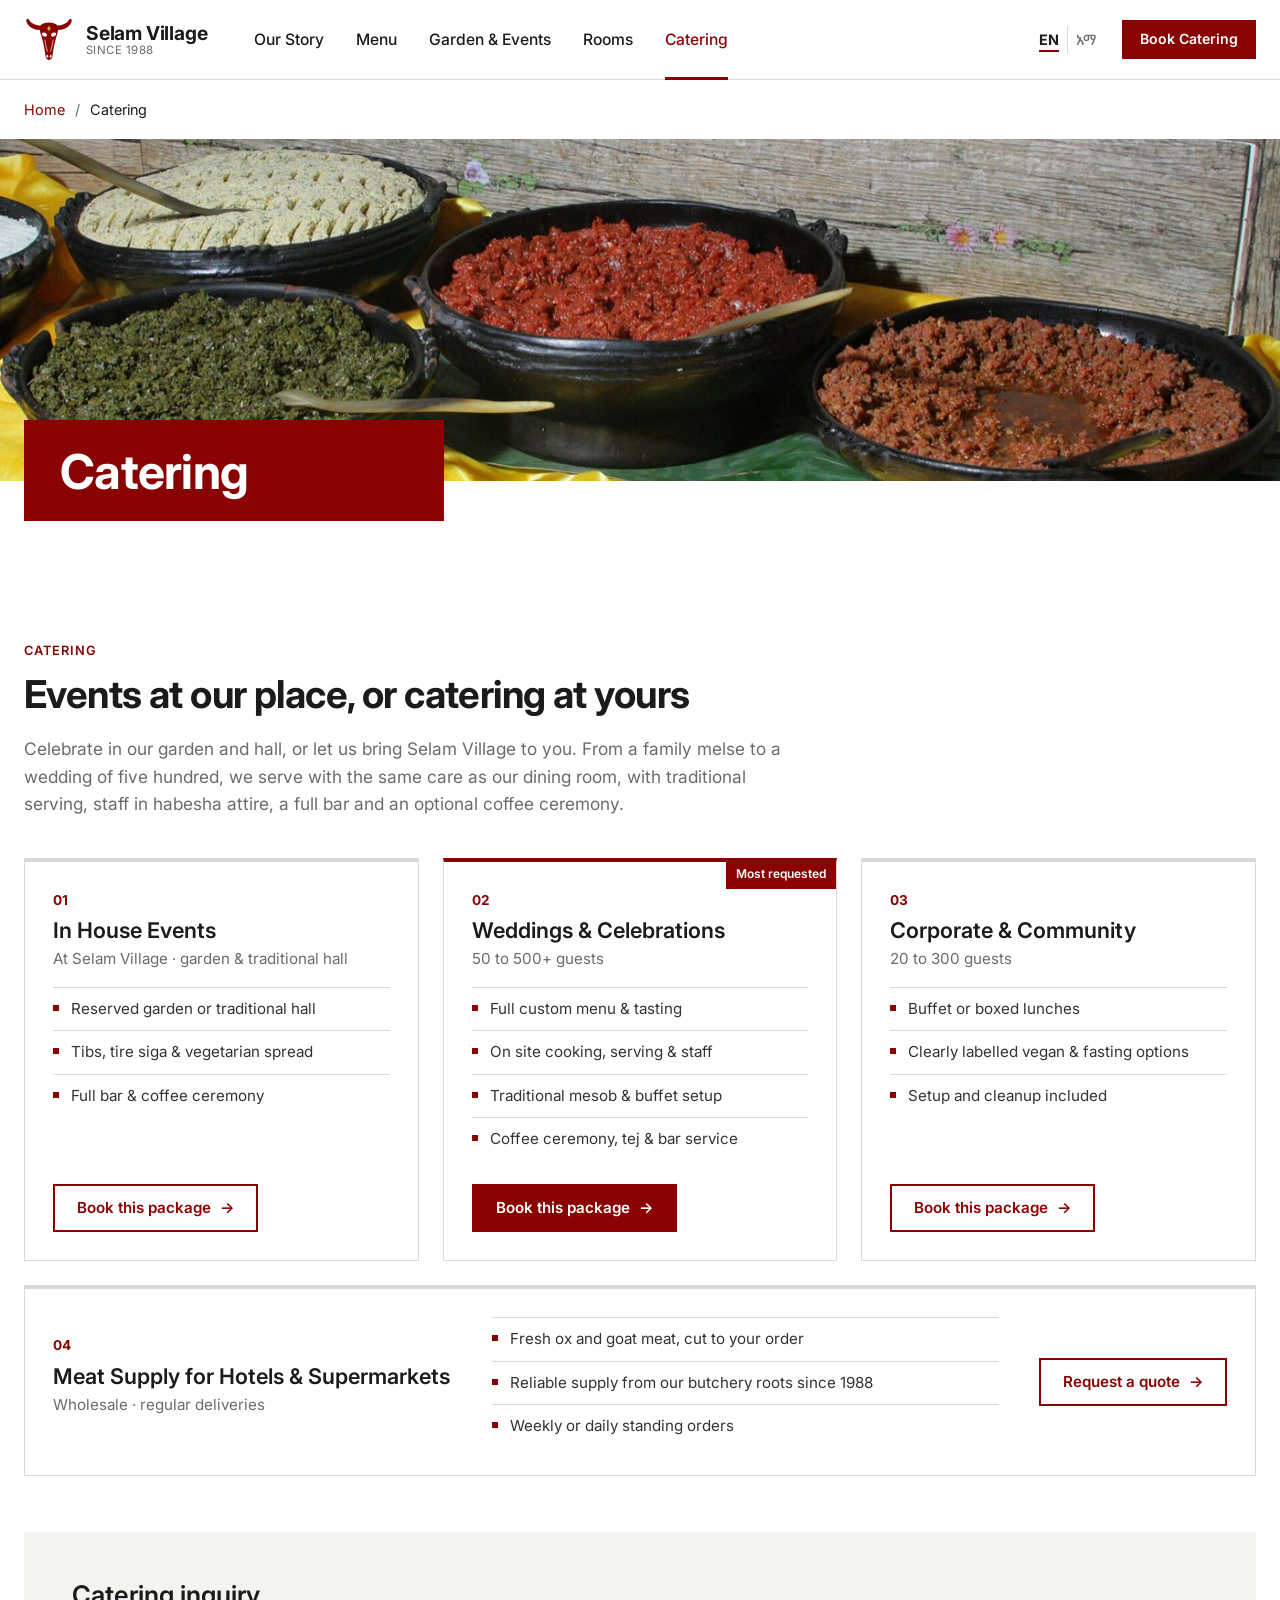
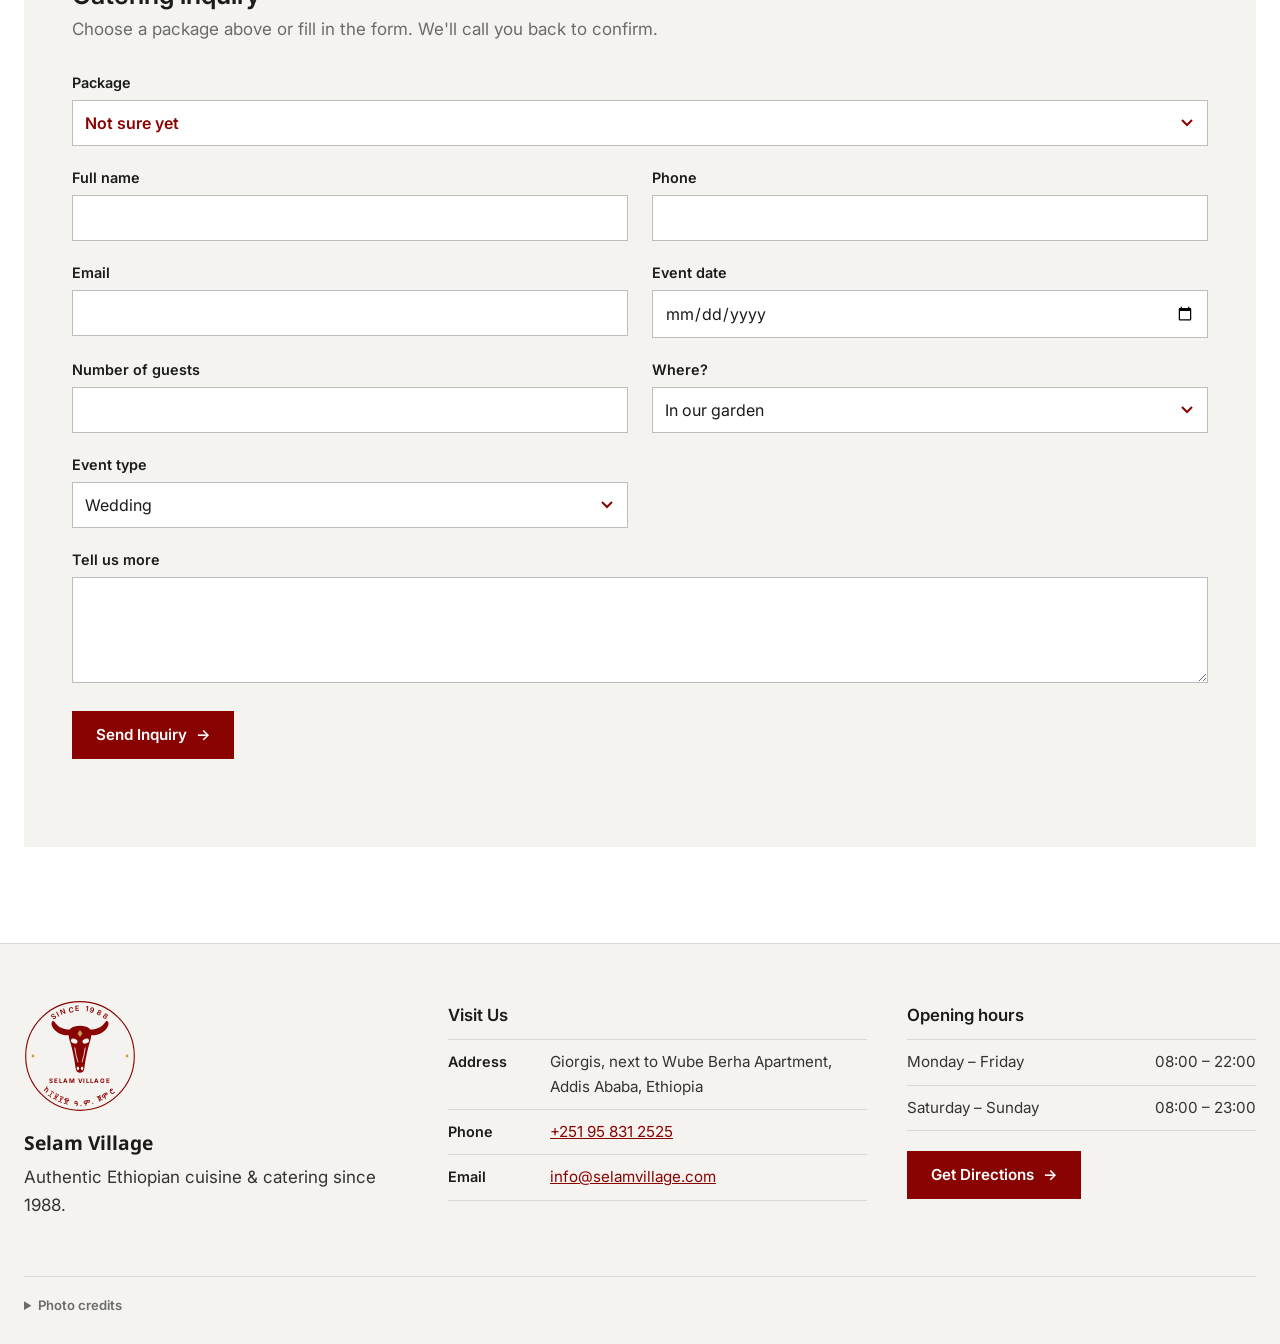
==== catering.html @ 0c266544 "Accent colour: blood red (#8a0303) instead of brown" ====
<!doctype html>
<html lang="en">
<head>
  <meta charset="utf-8">
  <meta name="viewport" content="width=device-width, initial-scale=1">
  <title>Catering · Selam Village</title>
  <meta name="description" content="Selam Village, authentic Ethiopian cuisine, dine-in and full-service catering since 1988. Tire siga, ox &amp; goat tibs, dulet, vegetarian dishes, a full bar, a big garden and in-house events in Giorgis, Addis Ababa.">
  <link rel="preconnect" href="https://fonts.googleapis.com">
  <link rel="preconnect" href="https://fonts.gstatic.com" crossorigin>
  <link href="https://fonts.googleapis.com/css2?family=Inter:wght@400;500;600;700&family=Noto+Sans+Ethiopic:wght@400;500;600;700&display=swap" rel="stylesheet">
  <link rel="stylesheet" href="styles.css?v=202611250931">
  <link rel="icon" href="images/logo-mark.svg?v=202611250931" type="image/svg+xml">
</head>
<body class="page-catering">
<svg width="0" height="0" style="position:absolute" aria-hidden="true">
  <defs>
    <mask id="oxHoles" maskUnits="userSpaceOnUse" x="0" y="0" width="120" height="110">
      <rect width="120" height="110" fill="#fff"/>
      <ellipse cx="49" cy="42" rx="6.5" ry="4.5" transform="rotate(22 49 42)" fill="#000"/>
      <ellipse cx="71" cy="42" rx="6.5" ry="4.5" transform="rotate(-22 71 42)" fill="#000"/>
      <ellipse cx="56" cy="94" rx="2.2" ry="3.6" fill="#000"/>
      <ellipse cx="64" cy="94" rx="2.2" ry="3.6" fill="#000"/>
      <path d="M50 55q2 15 6 27M70 55q-2 15-6 27" stroke="#000" stroke-width="1.6" fill="none" stroke-linecap="round"/>
    </mask>
    <symbol id="ox" viewBox="0 0 120 110">
      <g mask="url(#oxHoles)" fill="currentColor">
        <path d="M45 30C30 33 13 28 6 12 4 6 8 1 11.5 5.5 18 16 30 21 47 20z"/>
        <path d="M75 30C90 33 107 28 114 12 116 6 112 1 108.5 5.5 102 16 90 21 73 20z"/>
        <path d="M42 18c8-7 28-7 36 0 6 6 4 18 0 28-4 14-8 34-10 50-2 9-14 9-16 0-2-16-6-36-10-50-4-10-6-22 0-28z"/>
      </g>
      <path d="M60 21l4.5 6.5L60 34l-4.5-6.5z" fill="#c9a14a"/>
    </symbol>
  </defs>
</svg>

<!-- ============ NAV ============ -->
<header class="nav" id="nav">
  <a href="index.html" class="brand">
    <svg class="brand-skull" aria-hidden="true"><use href="#ox"/></svg>
    <span class="brand-text">
      <span class="brand-name"><span class="lang-en">Selam Village</span><span class="lang-am">ሰላም ቪሌጅ</span></span>
      <span class="brand-sub"><span class="lang-en">Since 1988</span><span class="lang-am">ከ፲፱፻፹ ዓ.ም. ጀምሮ</span></span>
    </span>
  </a>
  <nav class="nav-links" id="navLinks">
    <a href="story.html" data-i18n="nav.story">Our Story</a>
    <a href="menu.html" data-i18n="nav.menu">Menu</a>
    <a href="garden.html" data-i18n="nav.dining">Garden & Events</a>
    <a href="rooms.html" data-i18n="nav.rooms">Rooms</a>
    <a href="catering.html" data-i18n="nav.catering" aria-current="page">Catering</a>
  </nav>
  <div class="nav-actions">
    <div class="lang-toggle" role="group" aria-label="Language">
      <button type="button" data-lang="en" class="active">EN</button>
      <button type="button" data-lang="am">አማ</button>
    </div>
    <a href="catering.html#inquire" class="btn btn-small" data-i18n="nav.book">Book Catering</a>
    <button class="burger" id="burger" aria-label="Menu"><span></span><span></span></button>
  </div>
</header>

<main id="top">

<nav class="crumbs container" aria-label="Breadcrumb"><a href="index.html" data-i18n="nav.home">Home</a><span aria-hidden="true">/</span><span data-i18n="nav.catering">Catering</span></nav>
<section class="page-hero" style="--img:url('images/photos/catering-buffet.jpg')">
  <div class="container page-hero-inner">
    <div class="page-hero-box">
      <h1 data-i18n="nav.catering">Catering</h1>
    </div>
  </div>
</section>
<!-- ============ CATERING ============ -->
<section class="section catering" id="catering">
  <div class="container">
    <div class="section-head light reveal">
      <p class="eyebrow" data-i18n="cat.eyebrow">Catering</p>
      <h2 data-i18n="cat.title">Events at our place, or catering at yours</h2>
      <p class="section-lead" data-i18n="cat.lead">Celebrate in our garden and hall, or let us bring Selam Village to you. From a family melse to a wedding of five hundred, we serve with the same care as our dining room, with traditional serving, staff in habesha attire, a full bar and an optional coffee ceremony.</p>
    </div>


    <div class="packages">
      <article tabindex="0" role="button" data-pkg="inhouse" class="pkg reveal">
        <span class="pkg-num">01</span>
        <h3 data-i18n="pkg.1t">In House Events</h3>
        <p class="pkg-guests" data-i18n="pkg.1g">At Selam Village · garden & traditional hall</p>
        <ul>
          <li data-i18n="pkg.1a">Reserved garden or traditional hall</li>
          <li data-i18n="pkg.1b">Tibs, tire siga & vegetarian spread</li>
          <li data-i18n="pkg.1c">Full bar & coffee ceremony</li>
        </ul>
        <span class="btn pkg-cta" data-i18n="pkg.cta">Book this package</span>
      </article>
      <article tabindex="0" role="button" data-pkg="wedding" class="pkg featured reveal">
        <span class="pkg-ribbon" data-i18n="pkg.popular">Most requested</span>
        <span class="pkg-num">02</span>
        <h3 data-i18n="pkg.2t">Weddings & Celebrations</h3>
        <p class="pkg-guests" data-i18n="pkg.2g">50 to 500+ guests</p>
        <ul>
          <li data-i18n="pkg.2a">Full custom menu & tasting</li>
          <li data-i18n="pkg.2b">On site cooking, serving & staff</li>
          <li data-i18n="pkg.2c">Traditional mesob & buffet setup</li>
          <li data-i18n="pkg.2d">Coffee ceremony, tej & bar service</li>
        </ul>
        <span class="btn pkg-cta" data-i18n="pkg.cta">Book this package</span>
      </article>
      <article tabindex="0" role="button" data-pkg="corporate" class="pkg reveal">
        <span class="pkg-num">03</span>
        <h3 data-i18n="pkg.3t">Corporate & Community</h3>
        <p class="pkg-guests" data-i18n="pkg.3g">20 to 300 guests</p>
        <ul>
          <li data-i18n="pkg.3a">Buffet or boxed lunches</li>
          <li data-i18n="pkg.3b">Clearly labelled vegan & fasting options</li>
          <li data-i18n="pkg.3c">Setup and cleanup included</li>
        </ul>
        <span class="btn pkg-cta" data-i18n="pkg.cta">Book this package</span>
      </article>
      <article tabindex="0" role="button" data-pkg="meat" class="pkg pkg-wide reveal">
        <div>
          <span class="pkg-num">04</span>
          <h3 data-i18n="pkg.4t">Meat Supply for Hotels &amp; Supermarkets</h3>
          <p class="pkg-guests" data-i18n="pkg.4g">Wholesale · regular deliveries</p>
        </div>
        <ul>
          <li data-i18n="pkg.4a">Fresh ox and goat meat, cut to your order</li>
          <li data-i18n="pkg.4b">Reliable supply from our butchery roots since 1988</li>
          <li data-i18n="pkg.4c">Weekly or daily standing orders</li>
        </ul>
        <span class="btn pkg-cta" data-i18n="pkg.4cta">Request a quote</span>
      </article>
    </div>

    <form class="inquiry booking-form reveal" id="inquire" data-subject="Catering booking" data-subject-fields="pkg,date" novalidate>
      <h3 data-i18n="form.title">Catering inquiry</h3>
      <p class="form-intro" data-i18n="form.intro">Choose a package above or fill in the form. We'll call you back to confirm.</p>
      <div class="form-grid">
        <label class="full pkg-field"><span data-i18n="form.pkg">Package</span>
          <select name="pkg" id="pkgSelect">
            <option value="inhouse" data-i18n="opt.pkg.inhouse">In House Event (at Selam Village)</option>
            <option value="wedding" data-i18n="opt.pkg.wedding">Wedding &amp; Celebration</option>
            <option value="corporate" data-i18n="opt.pkg.corporate">Corporate &amp; Community</option>
            <option value="meat" data-i18n="opt.pkg.meat">Meat supply (hotels &amp; supermarkets)</option>
            <option value="unsure" data-i18n="opt.pkg.unsure" selected>Not sure yet</option>
          </select>
        </label>
        <label><span data-i18n="form.name">Full name</span><input name="name" required autocomplete="name"></label>
        <label><span data-i18n="form.phone">Phone</span><input name="phone" type="tel" required autocomplete="tel"></label>
        <label><span data-i18n="form.email">Email</span><input name="email" type="email" autocomplete="email"></label>
        <label><span data-i18n="form.date">Event date</span><input name="date" type="date" required></label>
        <label><span data-i18n="form.guests">Number of guests</span><input name="guests" type="number" min="1" required></label>
        <label><span data-i18n="form.where">Where?</span>
          <select name="where">
            <option value="garden" data-i18n="opt.garden">In our garden</option>
            <option value="hall" data-i18n="opt.hall">In our traditional hall</option>
            <option value="there" data-i18n="opt.there">Catering at my venue</option>
          </select>
        </label>
        <label><span data-i18n="form.type">Event type</span>
          <select name="type">
            <option value="wedding" data-i18n="opt.wedding">Wedding</option>
            <option value="family" data-i18n="opt.family">Birthday / family gathering</option>
            <option value="graduation" data-i18n="opt.grad">Graduation</option>
            <option value="holiday" data-i18n="opt.holiday">Holiday (Genna, Fasika, Meskel…)</option>
            <option value="corporate" data-i18n="opt.corporate">Corporate</option>
            <option value="other" data-i18n="opt.other">Other</option>
          </select>
        </label>
        <label class="full"><span data-i18n="form.msg">Tell us more</span><textarea name="msg" rows="4"></textarea></label>
      </div>
      <input type="text" name="website" class="hp" tabindex="-1" autocomplete="off" aria-hidden="true">
      <button class="btn" type="submit" data-i18n="form.submit">Send Inquiry</button>
      <p class="form-status" id="formStatus" role="status"></p>
    </form>
  </div>
</section>

</main>

<!-- ============ FOOTER ============ -->
<footer class="footer">
  <div class="container footer-inner">
    <div class="footer-brand">
      <svg class="footer-emblem" viewBox="0 0 200 200" role="img" aria-label="Selam Village, since 1988 · ከ፲፱፻፹ ዓ.ም. ጀምሮ">
        <defs>
          <path id="footer-emblem-top" d="M20,100 A80,80 0 0,1 180,100"/>
          <path id="footer-emblem-bot" d="M11,100 A89,89 0 0,0 189,100"/>
        </defs>
        <circle cx="100" cy="100" r="97" fill="none" stroke="currentColor" stroke-width="2"/>
        <text class="emb-t"><textPath href="#footer-emblem-top" startOffset="50%" text-anchor="middle">SINCE 1988</textPath></text>
        <text class="emb-t emb-am"><textPath href="#footer-emblem-bot" startOffset="50%" text-anchor="middle">ከ፲፱፻፹ ዓ.ም. ጀምሮ</textPath></text>
        <circle cx="16" cy="100" r="2.5" fill="#c9a14a"/><circle cx="184" cy="100" r="2.5" fill="#c9a14a"/>
        <use href="#ox" x="44" y="34" width="112" height="103"/>
        <text class="emb-name" x="100" y="149" text-anchor="middle">SELAM VILLAGE</text>
      </svg>
      <p class="footer-name"><span class="lang-en">Selam Village</span><span class="lang-am">ሰላም ቪሌጅ</span></p>
      <p data-i18n="footer.tag">Authentic Ethiopian cuisine & catering since 1988.</p>
    </div>
    <div class="footer-col footer-visit">
      <h3 data-i18n="contact.eyebrow">Visit Us</h3>
      <dl class="info">
        <div><dt data-i18n="contact.addr">Address</dt><dd data-i18n="contact.addrV">Giorgis, next to Wube Berha Apartment, Addis Ababa, Ethiopia</dd></div>
        <div><dt data-i18n="contact.phone">Phone</dt><dd><a href="tel:+251958312525">+251 95 831 2525</a></dd></div>
        <div><dt data-i18n="contact.email">Email</dt><dd><a href="mailto:info@selamvillage.com">info@selamvillage.com</a></dd></div>
      </dl>
    </div>
    <div class="footer-col footer-hours">
      <h3 data-i18n="hours.title">Opening hours</h3>
      <ul class="hours">
        <li><span data-i18n="hours.wk">Monday – Friday</span><span data-i18n="hours.t1">08:00 – 22:00</span></li>
        <li><span data-i18n="hours.sat">Saturday – Sunday</span><span data-i18n="hours.t2">08:00 – 23:00</span></li>
      </ul>
      <a class="btn" target="_blank" rel="noopener" href="https://maps.app.goo.gl/ej9dbjs5g9aEZ6Nj7" data-i18n="contact.directions">Get Directions</a>
    </div>
    <details class="credits">
      <summary data-i18n="gal.credits">Photo credits</summary>
      <ul>
        <li>Tere siga, raw beef dish, Ethiopia 2014, Neftalem, <a href="https://commons.wikimedia.org/wiki/File:Tere_siga_-_raw_beef_dish,_Ethiopia_2014.jpg" target="_blank" rel="noopener">CC BY-SA 4.0</a>, via Wikimedia Commons</li>
        <li>Tibs in Yod Abyssinia, Jean Rebiffé, <a href="https://commons.wikimedia.org/wiki/File:Tibs_in_Yod_Abyssinia.jpg" target="_blank" rel="noopener">CC BY-SA 4.0</a>, via Wikimedia Commons</li>
        <li>Mutton tibs and injera, ShanaliCT, <a href="https://commons.wikimedia.org/wiki/File:Mutton_tibs_and_injera.jpg" target="_blank" rel="noopener">CC BY 4.0</a>, via Wikimedia Commons</li>
        <li>Beyaynetu ethiopian food, Yonatan Solomon, <a href="https://commons.wikimedia.org/wiki/File:Beyaynetu_ethiopian_food.jpg" target="_blank" rel="noopener">CC BY-SA 4.0</a>, via Wikimedia Commons</li>
        <li>Ethiopian vegetarian sampler, Sdkb, <a href="https://commons.wikimedia.org/wiki/File:Ethiopian_vegetarian_sampler.jpg" target="_blank" rel="noopener">CC BY-SA 4.0</a>, via Wikimedia Commons</li>
        <li>Ethiopian fasting platter, Jbinthecity, <a href="https://commons.wikimedia.org/wiki/File:Ethiopian_fasting_platter.jpg" target="_blank" rel="noopener">CC0</a>, via Wikimedia Commons</li>
        <li>Coffee ceremony of Ethiopia and Eritrea 1, ProtoplasmaKid, <a href="https://commons.wikimedia.org/wiki/File:Coffee_ceremony_of_Ethiopia_and_Eritrea_1.jpg" target="_blank" rel="noopener">CC BY-SA 4.0</a>, via Wikimedia Commons</li>
        <li>Jebena, O.Mustafin, <a href="https://commons.wikimedia.org/wiki/File:Jebena.jpg" target="_blank" rel="noopener">CC0</a>, via Wikimedia Commons</li>
        <li>Tej (Ethiopian honey wine) (27241999346), cotterillmike, <a href="https://commons.wikimedia.org/wiki/File:Tej_(Ethiopian_honey_wine)_(27241999346).jpg" target="_blank" rel="noopener">CC0</a>, via Wikimedia Commons</li>
        <li>Kitfo (ክትፎ), Vipon8, <a href="https://commons.wikimedia.org/wiki/File:Kitfo_(%E1%8A%AD%E1%89%B5%E1%8D%8E).jpg" target="_blank" rel="noopener">CC0</a>, via Wikimedia Commons</li>
        <li>Ethiopian and Eritrean Mesob, Betselot Yergalem, <a href="https://commons.wikimedia.org/wiki/File:Ethiopian_and_Eritrean_Mesob.jpg" target="_blank" rel="noopener">CC BY-SA 4.0</a>, via Wikimedia Commons</li>
        <li>Ethiopia most popular food, Yjohny, <a href="https://commons.wikimedia.org/wiki/File:Ethiopia_most_popular_food.JPG" target="_blank" rel="noopener">CC BY-SA 4.0</a>, via Wikimedia Commons</li>
        <li>Siga Tibs, Khajitdadddy, <a href="https://commons.wikimedia.org/wiki/File:Siga_Tibs.jpg" target="_blank" rel="noopener">CC BY-SA 4.0</a>, via Wikimedia Commons</li>
        <li>Elegant banquet setup for wedding reception, Shixart1985, <a href="https://commons.wikimedia.org/wiki/File:Elegant_banquet_setup_for_wedding_reception_with_beautifully_arranged_tables_in_soft_lighting.jpg" target="_blank" rel="noopener">CC BY 2.0</a>, via Wikimedia Commons</li>
        <li>Interior, Traditional Harari Home, A. Davey, <a href="https://commons.wikimedia.org/wiki/File:Interior,_Traditional_Harari_Home_(2775764645).jpg" target="_blank" rel="noopener">CC BY 2.0</a>, via Wikimedia Commons</li>
        <li>Addis Abeba Cuisine éthiopienne (7), Ji-Elle, <a href="https://commons.wikimedia.org/wiki/File:Addis-Abeba-Cuisine_%C3%A9thiopienne_(7).jpg" target="_blank" rel="noopener">CC BY-SA 3.0</a>, via Wikimedia Commons</li>
        <li>A Glass of Whiskey on the Rocks, Benjamin Thompson, <a href="https://commons.wikimedia.org/wiki/File:A_Glass_of_Whiskey_on_the_Rocks.jpg" target="_blank" rel="noopener">CC BY 3.0</a>, via Wikimedia Commons</li>
        <li>Red and white wine in glass, André Karwath, <a href="https://commons.wikimedia.org/wiki/File:Red_and_white_wine_in_glass.jpg" target="_blank" rel="noopener">CC BY-SA 2.5</a>, via Wikimedia Commons</li>
        <li>Ethiopian beer, Flickr, Dave Proffer (5), Dave Proffer, <a href="https://commons.wikimedia.org/wiki/File:Ethiopian_beer_-_Flickr_-_Dave_Proffer_(5).jpg" target="_blank" rel="noopener">CC BY 2.0</a>, via Wikimedia Commons</li>
      </ul>
    </details>
  </div>
</footer>

<script src="i18n.js?v=202611250931"></script>
<script src="script.js?v=202611250931"></script>
</body>
</html>
---- styles.css ----
/* ==========================================================================
   Selam Village — Swiss / institutional layout
   Clean white grid, one sans-serif family, one accent colour, square corners.
   ========================================================================== */
:root {
  --accent: #8a0303;      /* Selam blood red, the single accent */
  --accent-2: #6b0202;
  --accent-tint: #f7e8e8;
  --ink: #1b1b1b;
  --text: #333;
  --muted: #6b6b6b;
  --line: #d9d9d9;
  --band: #f5f3f0;        /* light warm grey band */
  --white: #fff;
  --max: 1280px;
  --font: "Inter", "Noto Sans Ethiopic", system-ui, -apple-system, "Segoe UI", sans-serif;
  --font-am: "Noto Sans Ethiopic", "Inter", system-ui, sans-serif;
}
html[lang="am"] { --font: var(--font-am); }

*, *::before, *::after { box-sizing: border-box; }
html { scroll-behavior: smooth; scroll-padding-top: 96px; }
body {
  margin: 0; background: var(--white); color: var(--text);
  font: 400 17px/1.6 var(--font);
  -webkit-font-smoothing: antialiased; overflow-x: hidden;
}
img, svg { display: block; max-width: 100%; }
a { color: inherit; }
h1, h2, h3 { color: var(--ink); font-family: var(--font); font-weight: 700; line-height: 1.15; letter-spacing: -0.015em; margin: 0 0 .5em; }
h1 { font-size: clamp(2.2rem, 4.6vw, 3.6rem); }
h2 { font-size: clamp(1.7rem, 3vw, 2.4rem); }
h3 { font-size: 1.2rem; font-weight: 600; letter-spacing: 0; }
html[lang="am"] h1, html[lang="am"] h2 { letter-spacing: 0; line-height: 1.3; }
p { margin: 0 0 1em; }
.container { width: min(var(--max), 100% - 48px); margin-inline: auto; }
.section { padding: clamp(56px, 8vw, 96px) 0; }

.eyebrow {
  font-size: .8rem; font-weight: 600; letter-spacing: .08em; text-transform: uppercase;
  color: var(--accent); margin-bottom: .8em;
}
html[lang="am"] .eyebrow { letter-spacing: .02em; font-size: .9rem; }

/* ---------- Buttons ---------- */
.btn {
  display: inline-flex; align-items: center; gap: .6em;
  padding: 13px 22px; border: 2px solid var(--accent); border-radius: 0;
  background: var(--accent); color: var(--white);
  font: 600 .95rem/1.2 var(--font); text-decoration: none; cursor: pointer;
  transition: background .2s, color .2s, border-color .2s;
}
.btn::after { content: "→"; transition: transform .2s; }
.btn:hover { background: var(--accent-2); border-color: var(--accent-2); }
.btn:hover::after { transform: translateX(3px); }
.btn-ghost { background: transparent; color: var(--accent); }
.btn-ghost:hover { background: var(--accent); color: var(--white); }
.btn-ghost-dark { background: transparent; color: var(--accent); }
.btn-ghost-dark:hover { background: var(--accent); color: var(--white); }
.btn-small { padding: 9px 16px; font-size: .88rem; }
.btn-small::after { content: none; }

/* ---------- Header ---------- */
.nav {
  position: sticky; top: 0; z-index: 50;
  display: flex; align-items: center; gap: 32px;
  height: 80px; padding: 0 max(24px, calc((100% - var(--max)) / 2));
  background: var(--white); border-bottom: 1px solid var(--line);
}
.brand { display: flex; align-items: center; gap: 12px; text-decoration: none; color: var(--ink); flex-shrink: 0; }
.brand-skull { width: 50px; height: 46px; color: var(--accent); }
.brand-text { display: flex; flex-direction: column; line-height: 1.15; white-space: nowrap; }
.brand-name { font-weight: 700; font-size: 1.2rem; letter-spacing: -0.01em; }
.brand-sub { font-size: .72rem; color: var(--muted); letter-spacing: .04em; text-transform: uppercase; }
.am-inline { font-family: var(--font-am); text-transform: none; }

.nav-links { display: flex; align-items: stretch; height: 100%; gap: 4px; margin-right: auto; }
.nav-links a {
  display: flex; align-items: center; padding: 0 14px; position: relative;
  color: var(--ink); text-decoration: none; font-weight: 500; font-size: .98rem; white-space: nowrap;
}
.nav-links a::after {
  content: ""; position: absolute; left: 14px; right: 14px; bottom: -1px; height: 3px;
  background: var(--accent); transform: scaleX(0); transition: transform .2s;
}
.nav-links a:hover::after, .nav-links a[aria-current="page"]::after { transform: scaleX(1); }
.nav-links a[aria-current="page"] { color: var(--accent); }

.nav-actions { display: flex; align-items: center; gap: 18px; }
.lang-toggle { display: flex; align-items: center; }
.lang-toggle button {
  background: none; border: 0; cursor: pointer; padding: 4px 8px;
  font: 500 .9rem var(--font); color: var(--muted);
}
.lang-toggle button + button { border-left: 1px solid var(--line); }
.lang-toggle button[data-lang="am"] { font-family: var(--font-am); }
.lang-toggle button.active { color: var(--ink); font-weight: 700; text-decoration: underline; text-underline-offset: 5px; text-decoration-thickness: 2px; text-decoration-color: var(--accent); }
.burger { display: none; background: none; border: 0; cursor: pointer; width: 40px; height: 40px; padding: 8px; }
.burger span { display: block; height: 2px; background: var(--ink); margin: 7px 0; transition: transform .25s; }
.burger.open span:first-child { transform: translateY(4.5px) rotate(45deg); }
.burger.open span:last-child { transform: translateY(-4.5px) rotate(-45deg); }

/* ---------- Breadcrumbs ---------- */
.crumbs { display: flex; gap: 10px; padding: 18px 0; font-size: .9rem; color: var(--muted); }
.crumbs a { color: var(--accent); text-decoration: none; }
.crumbs a:hover { text-decoration: underline; }
.crumbs span:last-child { color: var(--ink); }

/* ---------- Home hero: full-bleed photo + solid box ---------- */
.hero { position: relative; padding-bottom: 64px; }
.hero-media { height: clamp(380px, 68vh, 660px); overflow: hidden; background: var(--band); }
.hero-media img { width: 100%; height: 100%; object-fit: cover; }
.hero-box-wrap { position: absolute; left: 0; right: 0; bottom: 0; }
.hero-box { width: min(640px, 100%); background: var(--accent); color: var(--white); padding: clamp(28px, 4vw, 48px); }
.hero-box .eyebrow { color: rgba(255,255,255,.75); }
.hero h1 { color: var(--white); margin-bottom: .4em; }
.hero-am { display: block; font-family: var(--font-am); font-weight: 500; font-size: 1.15rem; letter-spacing: 0; opacity: .85; margin-bottom: .2em; }
.hero-en { display: block; }
.hero-lead { color: rgba(255,255,255,.88); font-size: 1.05rem; }
.hero-cta { display: flex; flex-wrap: wrap; gap: 12px; margin-top: 24px; }
.hero-box .btn { background: var(--white); color: var(--accent); border-color: var(--white); }
.hero-box .btn:hover { background: var(--accent-tint); border-color: var(--accent-tint); }
.hero-box .btn-ghost { background: transparent; color: var(--white); border-color: rgba(255,255,255,.7); }
.hero-box .btn-ghost:hover { background: var(--white); color: var(--accent); }

/* ---------- Inner page banner ---------- */
.page-hero {
  position: relative; min-height: clamp(260px, 38vh, 400px); margin-bottom: 64px;
  background: var(--band) var(--img) center / cover no-repeat;
}
.page-hero-inner { position: absolute; left: 0; right: 0; bottom: -40px; }
.page-hero-box { display: inline-block; background: var(--accent); color: var(--white); padding: 24px 36px 22px; min-width: min(420px, 100%); }
.page-hero h1 { color: var(--white); margin: 0; font-size: clamp(2rem, 4vw, 3rem); }
.page-hero-am { font-family: var(--font-am); font-size: .95rem; opacity: .8; margin: 0 0 .2em; }
html[lang="am"] .page-hero-am { display: none; }
.page-garden .page-hero { background-color: #f1e4e4; }

/* ---------- Section heads ---------- */
.section-head { max-width: 760px; margin-bottom: 40px; }
.section-lead { color: var(--muted); font-size: 1.08rem; }

/* ---------- Home teasers ---------- */
.cards { display: grid; grid-template-columns: repeat(6, 1fr); gap: 32px 24px; }
.card { grid-column: span 2; display: flex; flex-direction: column; text-decoration: none; color: var(--ink); }
.card:nth-child(4), .card:nth-child(5) { grid-column: span 3; }
.card-img { aspect-ratio: 16 / 10; overflow: hidden; background: var(--band); }
.card-img img { width: 100%; height: 100%; object-fit: cover; transition: transform .5s; }
.card:hover .card-img img { transform: scale(1.04); }
.card-body { display: flex; flex-direction: column; gap: 4px; padding: 16px 32px 0 0; position: relative; }
.card-body strong { font-size: 1.3rem; font-weight: 700; }
.card:hover .card-body strong { text-decoration: underline; text-decoration-color: var(--accent); text-underline-offset: 4px; }
.card-body > span:not(.card-arrow) { color: var(--muted); font-size: .98rem; }
.card-arrow { position: absolute; right: 0; top: 16px; color: var(--accent); font-size: 1.3rem; transition: transform .2s; }
.card:hover .card-arrow { transform: translateX(4px); }

/* ---------- Story ---------- */
.story-grid { display: grid; grid-template-columns: 7fr 5fr; gap: clamp(32px, 6vw, 96px); }
.pull { margin: 32px 0 0; padding: 4px 0 4px 20px; border-left: 4px solid var(--accent); font-size: 1.35rem; font-weight: 600; color: var(--ink); line-height: 1.4; }
.timeline { list-style: none; margin: 0; padding: 0; border-bottom: 1px solid var(--line); }
.timeline li { display: grid; grid-template-columns: 90px 1fr; gap: 16px; padding: 18px 0; border-top: 1px solid var(--line); }
.t-year { font-weight: 700; color: var(--accent); }
.t-text { color: var(--text); }
.stats { margin-top: 64px; display: grid; grid-template-columns: repeat(4, 1fr); background: var(--band); }
.stat { padding: 32px 28px; }
.stat + .stat { border-left: 1px solid var(--line); }
.stat-num { display: block; font-size: clamp(2.2rem, 4vw, 3rem); font-weight: 700; color: var(--accent); line-height: 1; margin-bottom: 8px; }
.stat-label { font-size: .95rem; color: var(--muted); }

/* ---------- Menu ---------- */
.tabs { display: flex; flex-wrap: wrap; border-bottom: 1px solid var(--line); margin-bottom: 40px; }
.tab {
  background: none; border: 0; border-bottom: 3px solid transparent; margin-bottom: -1px;
  padding: 14px 20px; cursor: pointer; font: 600 1rem var(--font); color: var(--muted);
}
.tab:hover { color: var(--ink); }
.tab.active { color: var(--accent); border-bottom-color: var(--accent); }
.menu-panel { display: none; }
.menu-panel.active { display: grid; grid-template-columns: 5fr 7fr; gap: 48px; align-items: start; }
.panel-img { margin: 0; aspect-ratio: 4 / 5; overflow: hidden; position: sticky; top: 110px; }
.panel-img img { width: 100%; height: 100%; object-fit: cover; }
.panel-dishes { border-bottom: 1px solid var(--line); }
.dish { padding: 22px 0; border-top: 1px solid var(--line); }
.dish.has-thumb { display: flex; gap: 20px; align-items: flex-start; }
.dish-thumb { width: 84px; height: 84px; object-fit: cover; flex-shrink: 0; }
.dish-text { flex: 1; min-width: 0; }
.dish-head { display: flex; justify-content: space-between; align-items: baseline; gap: 12px; }
.dish h3 { margin: 0 0 .3em; }
.dish h3 .am { display: block; font-family: var(--font-am); font-size: .9rem; font-weight: 500; color: var(--muted); margin-top: 2px; }
.dish p { margin: 0; color: var(--text); font-size: .98rem; }
.tag {
  flex-shrink: 0; font-size: .75rem; font-weight: 600; white-space: nowrap;
  padding: 3px 8px; border: 1px solid var(--accent); color: var(--accent);
}
.tag.veg { border-color: var(--muted); color: var(--muted); }
.menu-note { margin-top: 32px; font-size: .92rem; color: var(--muted); }

/* ---------- Garden & events ---------- */
.dining-grid { display: grid; grid-template-columns: 1fr 1fr; gap: clamp(32px, 6vw, 80px); align-items: start; }
.dining-photos { display: grid; grid-template-columns: 1fr 1fr; gap: 12px; }
.dp { margin: 0; aspect-ratio: 3 / 4; overflow: hidden; position: relative; background: var(--band); }
.dp img { width: 100%; height: 100%; object-fit: cover; }
.dp1 figcaption { display: none; }
.dp1.empty { display: flex; align-items: flex-end; padding: 20px; background: var(--accent-tint); }
.dp1.empty figcaption { display: block; color: var(--accent); font-weight: 700; font-size: 1.2rem; }
.features { list-style: none; padding: 0; margin: 28px 0 32px; border-bottom: 1px solid var(--line); }
.features li { display: flex; gap: 16px; padding: 18px 0; border-top: 1px solid var(--line); }
.f-ico { color: var(--accent); font-size: .8rem; line-height: 2; }
.features strong { color: var(--ink); font-size: 1.1rem; }
.features p { margin: 4px 0 0; color: var(--muted); font-size: .98rem; }

/* ---------- Catering ---------- */
.steps { list-style: none; padding: 0; margin: 0 0 48px; display: grid; grid-template-columns: repeat(3, 1fr); gap: 24px; }
.steps li { padding-top: 16px; border-top: 3px solid var(--accent); }
.steps span { display: inline-block; font-weight: 700; color: var(--accent); margin-bottom: 6px; }
.steps strong { display: block; color: var(--ink); font-size: 1.1rem; margin-bottom: 4px; }
.steps p { margin: 0; color: var(--muted); font-size: .95rem; }
.packages { display: grid; grid-template-columns: repeat(3, 1fr); gap: 24px; margin-bottom: 56px; }
.pkg {
  position: relative; display: flex; flex-direction: column; cursor: pointer;
  padding: 28px; background: var(--white); border: 1px solid var(--line); border-top: 4px solid var(--line);
  transition: border-color .2s, background .2s;
}
.pkg:hover { border-top-color: var(--accent); background: var(--band); }
.pkg.featured { border-top-color: var(--accent); }
.pkg.chosen { border-color: var(--accent); border-top-color: var(--accent); background: var(--accent-tint); }
.pkg:focus-visible { outline: 3px solid var(--accent); outline-offset: 3px; }
.pkg-ribbon { position: absolute; top: -4px; right: 0; background: var(--accent); color: var(--white); font-size: .75rem; font-weight: 600; padding: 6px 10px; }
.pkg-num { font-size: .85rem; font-weight: 700; color: var(--accent); }
.pkg h3 { font-size: 1.35rem; margin: 6px 0 4px; }
.pkg-guests { color: var(--muted); font-size: .95rem; margin-bottom: 16px; }
.pkg ul { list-style: none; padding: 0; margin: 0 0 24px; flex: 1; }
.pkg li { padding: 9px 0 9px 18px; border-top: 1px solid var(--line); position: relative; font-size: .95rem; }
.pkg li::before { content: ""; position: absolute; left: 0; top: 17px; width: 6px; height: 6px; background: var(--accent); }
.pkg-cta { align-self: flex-start; }
.pkg:not(.featured):not(.chosen) .pkg-cta { background: transparent; color: var(--accent); }
.pkg:hover .pkg-cta { background: var(--accent); color: var(--white); }

.inquiry { background: var(--band); padding: clamp(24px, 4vw, 48px); }
.inquiry h3 { font-size: 1.6rem; margin-bottom: 6px; }
.form-intro { color: var(--muted); margin-bottom: 28px; }
.form-grid { display: grid; grid-template-columns: repeat(2, 1fr); gap: 20px 24px; margin-bottom: 28px; }
.form-grid label { display: flex; flex-direction: column; gap: 6px; font-size: .9rem; font-weight: 600; color: var(--ink); }
.form-grid .full { grid-column: 1 / -1; }
.form-grid input, .form-grid select, .form-grid textarea {
  font: 400 1rem var(--font); color: var(--ink); background: var(--white);
  border: 1px solid #bdbdbd; border-radius: 0; padding: 12px; width: 100%; outline: none;
}
.form-grid select { appearance: none; -webkit-appearance: none; background: var(--white) url("data:image/svg+xml,%3Csvg xmlns='http://www.w3.org/2000/svg' width='12' height='8'%3E%3Cpath d='M1 1l5 5 5-5' stroke='%238a0303' stroke-width='2' fill='none'/%3E%3C/svg%3E") no-repeat right 14px center; padding-right: 40px; }
.form-grid input:focus, .form-grid select:focus, .form-grid textarea:focus { border-color: var(--accent); box-shadow: inset 0 0 0 1px var(--accent); }
.form-grid .invalid { border-color: #b3261e; box-shadow: inset 0 0 0 1px #b3261e; }
.pkg-field select { font-weight: 600; color: var(--accent); }
.form-status { margin: 14px 0 0; min-height: 1.5em; color: #2e6b2e; }
.form-status.error { color: #b3261e; }
.inquiry.flash { animation: flash 1.2s ease; }
@keyframes flash { 30% { box-shadow: inset 0 0 0 3px var(--accent); } }

/* ---------- Contact ---------- */
.contact-grid { display: grid; grid-template-columns: 5fr 7fr; gap: clamp(32px, 6vw, 80px); }
.info { margin: 24px 0 32px; border-bottom: 1px solid var(--line); }
.info div { display: grid; grid-template-columns: 120px 1fr; gap: 12px; padding: 14px 0; border-top: 1px solid var(--line); }
.info dt { font-weight: 600; color: var(--ink); }
.info dd { margin: 0; }
.info a { color: var(--accent); }
.hours-title { font-size: 1.2rem; }
.hours { list-style: none; padding: 0; margin: 0 0 32px; border-bottom: 1px solid var(--line); }
.hours li { display: flex; justify-content: space-between; padding: 12px 0; border-top: 1px solid var(--line); }
.map { min-height: 440px; background: var(--band); }
.map iframe { width: 100%; height: 100%; min-height: 440px; border: 0; display: block; }

/* ---------- Footer ---------- */
.footer { background: var(--band); border-top: 1px solid var(--line); color: var(--text); }
.footer-inner { display: grid; grid-template-columns: 1fr 1fr; gap: 32px; padding: 56px 0 28px; }
.footer-emblem { width: 112px; height: 112px; color: var(--accent); margin-bottom: 16px; }
.emb-t { font: 600 17px var(--font); letter-spacing: 5px; fill: currentColor; }
.emb-am { font-family: var(--font-am); letter-spacing: 3px; }
.footer-name { font-weight: 700; font-size: 1.2rem; color: var(--ink); margin-bottom: .3em; }
.footer-name span { font-family: var(--font-am); font-weight: 500; color: var(--muted); margin-left: 6px; font-size: 1rem; }
.footer-addr { color: var(--muted); font-size: .95rem; }
.footer-links { display: grid; grid-template-columns: repeat(2, max-content); gap: 10px 48px; align-content: start; justify-content: end; }
.footer-links a { text-decoration: none; color: var(--ink); font-weight: 500; }
.footer-links a::before { content: "→ "; color: var(--accent); }
.footer-links a:hover { text-decoration: underline; }
.footer .credits { grid-column: 1 / -1; border-top: 1px solid var(--line); padding-top: 18px; font-size: .82rem; color: var(--muted); }
.credits summary { cursor: pointer; font-weight: 600; }
.credits ul { margin: 10px 0 0; padding-left: 18px; line-height: 1.6; }
.credits a { color: var(--accent); }

/* ---------- Motion ---------- */
.js .reveal { opacity: 0; transform: translateY(16px); transition: opacity .6s ease, transform .6s ease; }
.js .reveal.in { opacity: 1; transform: none; }
@media (prefers-reduced-motion: reduce) {
  *, *::before, *::after { animation: none !important; transition: none !important; }
  .js .reveal { opacity: 1; transform: none; }
}

/* ---------- Responsive ---------- */
@media (max-width: 1100px) {
  .nav { gap: 16px; }
  .burger { display: block; }
  .nav-actions .btn-small { display: none; }
  .nav-links {
    position: fixed; top: 80px; left: 0; right: 0; height: auto; margin: 0;
    flex-direction: column; gap: 0; background: var(--white); border-bottom: 1px solid var(--line);
    padding: 8px 24px 24px; display: none;
  }
  .nav-links.open { display: flex; }
  .nav-links a { padding: 16px 0; border-top: 1px solid var(--line); font-size: 1.1rem; }
  .nav-links a::after { display: none; }
  .nav-actions { margin-left: auto; }
}
@media (max-width: 900px) {
  .story-grid, .dining-grid, .contact-grid, .menu-panel.active, .footer-inner { grid-template-columns: 1fr; }
  .cards { grid-template-columns: 1fr 1fr; }
  .card, .card:nth-child(4) { grid-column: span 1; }
  .card:nth-child(5) { grid-column: span 2; }
  .packages, .steps { grid-template-columns: 1fr; }
  .stats { grid-template-columns: 1fr 1fr; }
  .stat:nth-child(3) { border-left: 0; }
  .stat:nth-child(n+3) { border-top: 1px solid var(--line); }
  .panel-img { position: static; aspect-ratio: 16 / 9; }
  .footer-links { justify-content: start; }
  .hero { padding-bottom: 0; }
  .hero-box-wrap { position: static; width: 100%; }
  .hero-box { width: 100%; }
}
@media (max-width: 560px) {
  .container { width: calc(100% - 32px); }
  .nav { height: 68px; padding: 0 16px; }
  .nav-links { top: 68px; }
  .brand-skull { width: 40px; height: 37px; }
  .brand-name { font-size: 1.05rem; }
  .brand-sub { font-size: .62rem; }
  .cards { grid-template-columns: 1fr; }
  .card, .card:nth-child(n) { grid-column: auto; }
  .form-grid { grid-template-columns: 1fr; }
  .info div { grid-template-columns: 1fr; gap: 2px; }
  .dish-head { flex-direction: column; gap: 4px; }
  .dish-thumb { width: 64px; height: 64px; }
  .page-hero-box { padding: 18px 22px; }
  .hero-cta .btn { flex: 1 1 100%; justify-content: center; }
}
@media (max-width: 560px) { .footer-links { grid-template-columns: 1fr; } }

/* ================= Home: six teasers (3 + 3) ================= */
.card, .card:nth-child(4), .card:nth-child(5) { grid-column: span 2; }
@media (max-width: 900px) { .card, .card:nth-child(n) { grid-column: span 1; } }
@media (max-width: 560px) { .card, .card:nth-child(n) { grid-column: auto; } }
.card-img.empty, .dp1.empty {
  background: var(--accent-tint) url("data:image/svg+xml,%3Csvg xmlns='http://www.w3.org/2000/svg' width='96' height='64' viewBox='0 0 96 64'%3E%3Cpath d='M8 8v48M8 40h80v16M8 32h80a0 0 0 0 1 0 0v8M24 20h20a8 8 0 0 1 8 8v4H16v-4a8 8 0 0 1 8-8z' fill='none' stroke='%238a0303' stroke-width='4' stroke-linejoin='round'/%3E%3C/svg%3E") center / 72px no-repeat;
}
.page-rooms .page-hero { background-color: var(--accent-tint); }

/* ================= Rooms ================= */
.rooms-intro { display: grid; grid-template-columns: 1fr 1fr; gap: clamp(32px, 6vw, 80px); align-items: start; margin-bottom: 48px; }
.rooms-intro .features { margin-top: 0; }
@media (max-width: 900px) { .rooms-intro { grid-template-columns: 1fr; } }

/* ================= Ethiopian date picker (Amharic) ================= */
.et-date { display: grid; grid-template-columns: 1fr 1.6fr 1.1fr; gap: 8px; }
.et-date[hidden] { display: none; }
.et-date select {
  font: 400 1rem var(--font-am); color: var(--ink); border: 1px solid #bdbdbd; border-radius: 0; padding: 12px 30px 12px 10px;
  appearance: none; -webkit-appearance: none; width: 100%;
  background: var(--white) url("data:image/svg+xml,%3Csvg xmlns='http://www.w3.org/2000/svg' width='12' height='8'%3E%3Cpath d='M1 1l5 5 5-5' stroke='%238a0303' stroke-width='2' fill='none'/%3E%3C/svg%3E") no-repeat right 10px center;
}
.et-date select:focus { outline: none; border-color: var(--accent); box-shadow: inset 0 0 0 1px var(--accent); }
.et-date.invalid select { border-color: #b3261e; }
.emb-am { font-size: 14.5px; letter-spacing: 1.5px; }
.page-rooms .page-hero {
  background: var(--img) center / cover no-repeat,
    var(--accent-tint) url("data:image/svg+xml,%3Csvg xmlns='http://www.w3.org/2000/svg' width='96' height='64' viewBox='0 0 96 64'%3E%3Cpath d='M8 8v48M8 40h80v16M8 32h80v8M24 20h20a8 8 0 0 1 8 8v4H16v-4a8 8 0 0 1 8-8z' fill='none' stroke='%238a0303' stroke-width='3' stroke-linejoin='round'/%3E%3C/svg%3E") center / 120px no-repeat;
}

/* Emblem: name under the bull */
.emb-name { font: 700 11px var(--font-en, "Inter"), sans-serif; letter-spacing: 1.6px; fill: currentColor; }
.emb-t { font-size: 13px; letter-spacing: 3px; }
/* Meat supply: full-width package */
.pkg-wide { grid-column: 1 / -1; display: grid; grid-template-columns: 1.1fr 1.4fr auto; gap: 24px 40px; align-items: center; }
.pkg-wide ul { margin: 0; }
.pkg-wide .pkg-cta { align-self: center; }
.stat-word { font-size: clamp(1.6rem, 2.6vw, 2.2rem); }
@media (max-width: 900px) { .pkg-wide { grid-template-columns: 1fr; } }
/* Rooms: two room types */
.page-rooms .packages { grid-template-columns: repeat(2, 1fr); }
@media (max-width: 900px) { .page-rooms .packages { grid-template-columns: 1fr; } }
/* Garden photo placeholder: plain tint (bed icon is only for rooms) */
.dp1.empty { background: var(--accent-tint); }

/* ================= One language at a time ================= */
html[lang="am"] .lang-en { display: none !important; }
html:not([lang="am"]) .lang-am { display: none !important; }
.dish h3 .lang-am, .brand-name .lang-am, .footer-name .lang-am { font-family: var(--font-am); }
html[lang="am"] .hero-am { font-size: inherit; font-weight: 700; opacity: 1; margin: 0; }
.footer-name span { margin-left: 0; color: var(--ink); font-size: inherit; font-weight: 700; }

/* Dish photo placeholder (shows the photo automatically once the file is added) */
.dish-thumb.ph { display: block; position: relative; overflow: hidden;
  background: var(--accent-tint) url("images/logo-mark.svg") center / 58% no-repeat; }
.dish-thumb.ph img { width: 100%; height: 100%; object-fit: cover; display: block; }

/* ================= Footer with Visit details ================= */
.footer-inner { grid-template-columns: 1.1fr 1.2fr 1fr; gap: 40px; align-items: start; }
.footer-col h3 { font-size: 1.05rem; margin: 6px 0 14px; }
.footer .info { margin: 0; }
.footer .info div { grid-template-columns: 90px 1fr; padding: 10px 0; }
.footer .info dt { font-size: .9rem; }
.footer .info dd { font-size: .95rem; }
.footer .hours { margin-bottom: 20px; }
.footer .hours li { font-size: .95rem; padding: 10px 0; gap: 12px; }
.footer-map { grid-column: 1 / -1; height: 320px; background: var(--white); }
.footer-map iframe { width: 100%; height: 100%; border: 0; display: block; }
@media (max-width: 900px) { .footer-inner { grid-template-columns: 1fr; } }
/* Home: five teasers again (3 + 2) */
.card { grid-column: span 2; }
.card:nth-child(4), .card:nth-child(5) { grid-column: span 3; }
@media (max-width: 900px) { .card, .card:nth-child(4) { grid-column: span 1; } .card:nth-child(5) { grid-column: span 2; } }
@media (max-width: 560px) { .card, .card:nth-child(n) { grid-column: auto; } }
/* Spam trap: invisible to people, bots fill it in */
.hp { position: absolute !important; left: -9999px !important; width: 1px; height: 1px; opacity: 0; }
.inquiry .btn[disabled] { opacity: .6; cursor: wait; }
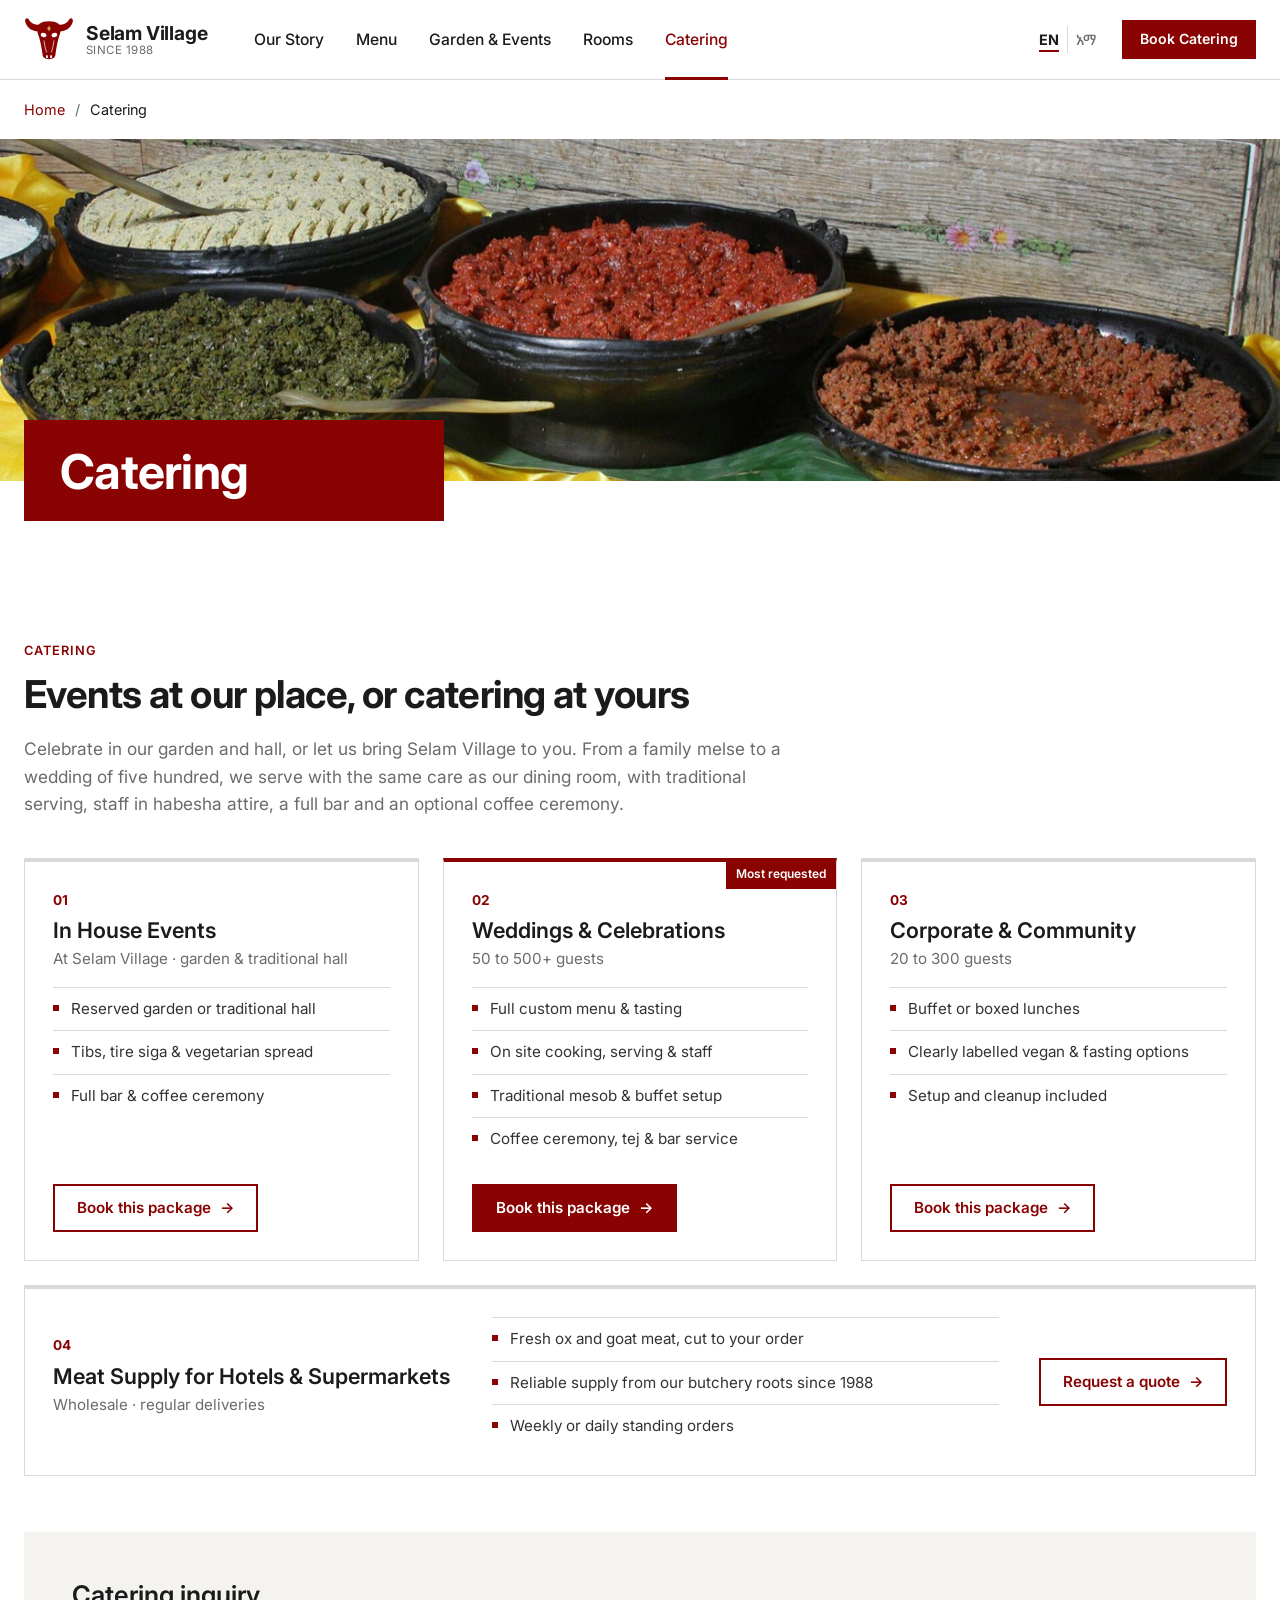
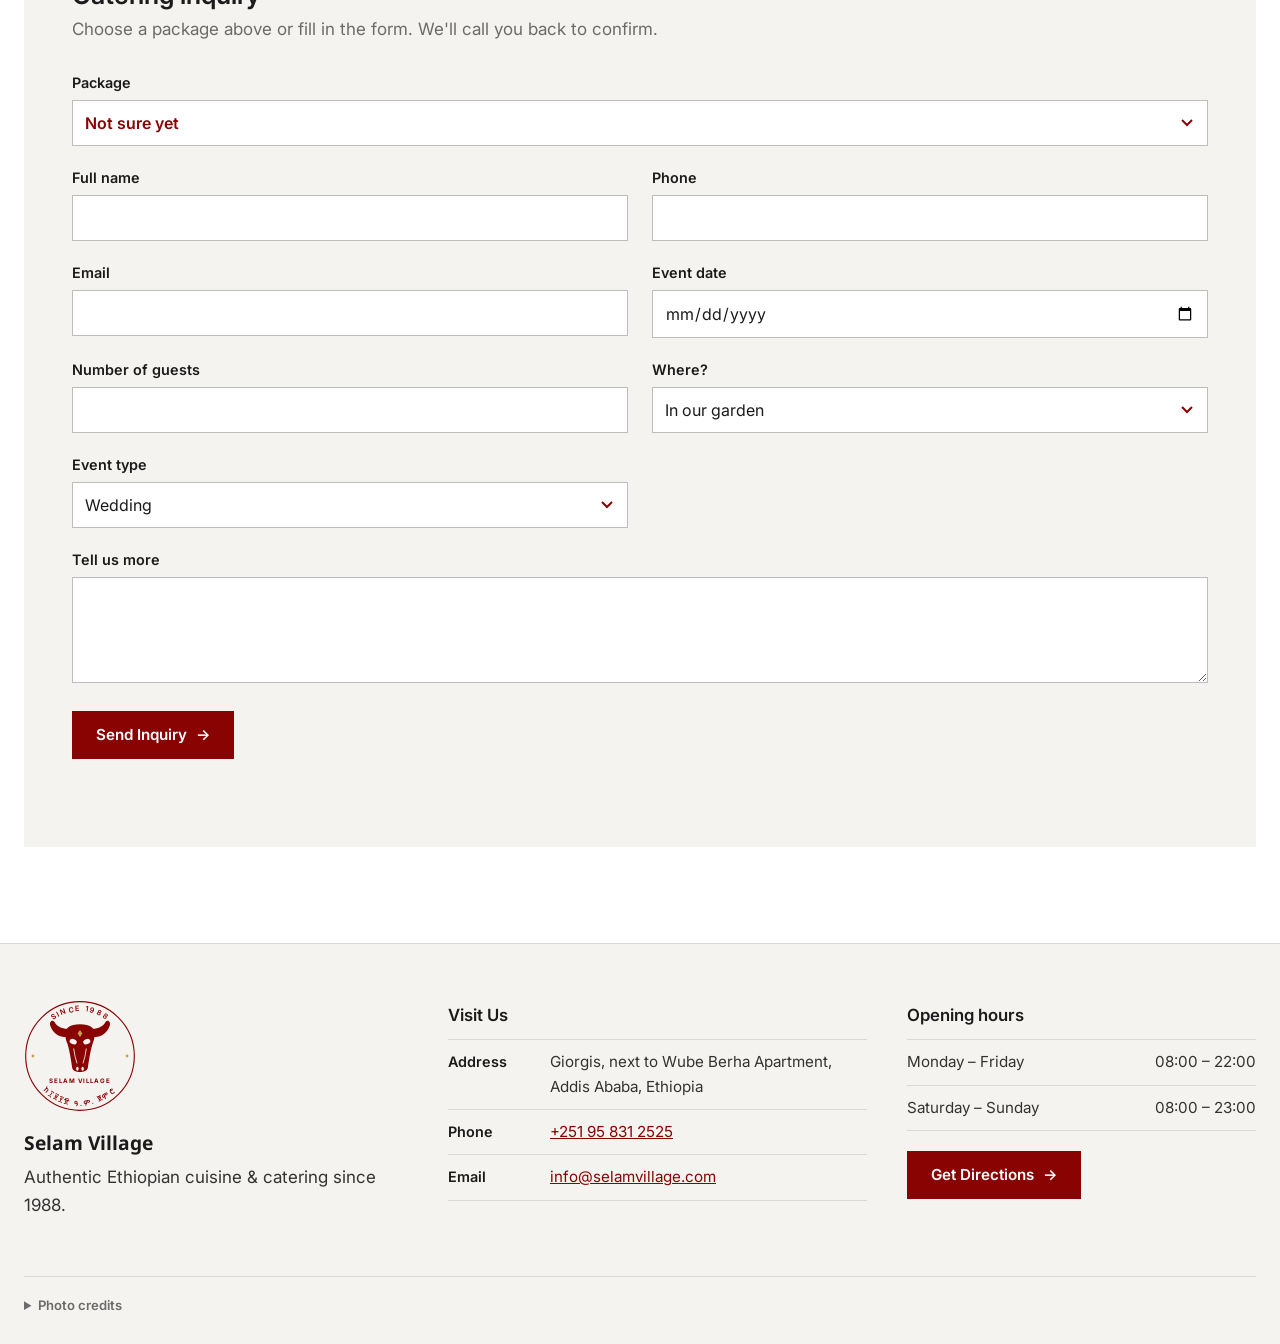
==== commit 0bef8157: "Logo: fuller bull (wider head and muzzle, thicker horns)" ====
--- a/catering.html
+++ b/catering.html
@@ -8,25 +8,25 @@
   <link rel="preconnect" href="https://fonts.googleapis.com">
   <link rel="preconnect" href="https://fonts.gstatic.com" crossorigin>
   <link href="https://fonts.googleapis.com/css2?family=Inter:wght@400;500;600;700&family=Noto+Sans+Ethiopic:wght@400;500;600;700&display=swap" rel="stylesheet">
-  <link rel="stylesheet" href="styles.css?v=202611250931">
-  <link rel="icon" href="images/logo-mark.svg?v=202611250931" type="image/svg+xml">
+  <link rel="stylesheet" href="styles.css?v=202611250955">
+  <link rel="icon" href="images/logo-mark.svg?v=202611250955" type="image/svg+xml">
 </head>
 <body class="page-catering">
 <svg width="0" height="0" style="position:absolute" aria-hidden="true">
   <defs>
     <mask id="oxHoles" maskUnits="userSpaceOnUse" x="0" y="0" width="120" height="110">
       <rect width="120" height="110" fill="#fff"/>
-      <ellipse cx="49" cy="42" rx="6.5" ry="4.5" transform="rotate(22 49 42)" fill="#000"/>
-      <ellipse cx="71" cy="42" rx="6.5" ry="4.5" transform="rotate(-22 71 42)" fill="#000"/>
-      <ellipse cx="56" cy="94" rx="2.2" ry="3.6" fill="#000"/>
-      <ellipse cx="64" cy="94" rx="2.2" ry="3.6" fill="#000"/>
-      <path d="M50 55q2 15 6 27M70 55q-2 15-6 27" stroke="#000" stroke-width="1.6" fill="none" stroke-linecap="round"/>
+      <ellipse cx="47" cy="43" rx="7" ry="5" transform="rotate(22 47 43)" fill="#000"/>
+      <ellipse cx="73" cy="43" rx="7" ry="5" transform="rotate(-22 73 43)" fill="#000"/>
+      <ellipse cx="55" cy="95" rx="2.4" ry="3.8" fill="#000"/>
+      <ellipse cx="65" cy="95" rx="2.4" ry="3.8" fill="#000"/>
+      <path d="M48 57q2 15 6 27M72 57q-2 15-6 27" stroke="#000" stroke-width="1.6" fill="none" stroke-linecap="round"/>
     </mask>
     <symbol id="ox" viewBox="0 0 120 110">
       <g mask="url(#oxHoles)" fill="currentColor">
-        <path d="M45 30C30 33 13 28 6 12 4 6 8 1 11.5 5.5 18 16 30 21 47 20z"/>
-        <path d="M75 30C90 33 107 28 114 12 116 6 112 1 108.5 5.5 102 16 90 21 73 20z"/>
-        <path d="M42 18c8-7 28-7 36 0 6 6 4 18 0 28-4 14-8 34-10 50-2 9-14 9-16 0-2-16-6-36-10-50-4-10-6-22 0-28z"/>
+        <path d="M40 34C24 36 9 30 3 12 1 5 7 0 11 5 17 16 28 20 42 18z"/>
+        <path d="M80 34C96 36 111 30 117 12 119 5 113 0 109 5 103 16 92 20 78 18z"/>
+        <path d="M37 16C47 8 73 8 83 16C90 23 89 36 84 47C80 60 77 78 75 93C73 104 47 104 45 93C43 78 40 60 36 47C31 36 30 23 37 16Z"/>
       </g>
       <path d="M60 21l4.5 6.5L60 34l-4.5-6.5z" fill="#c9a14a"/>
     </symbol>
@@ -238,7 +238,7 @@
   </div>
 </footer>
 
-<script src="i18n.js?v=202611250931"></script>
-<script src="script.js?v=202611250931"></script>
+<script src="i18n.js?v=202611250955"></script>
+<script src="script.js?v=202611250955"></script>
 </body>
 </html>
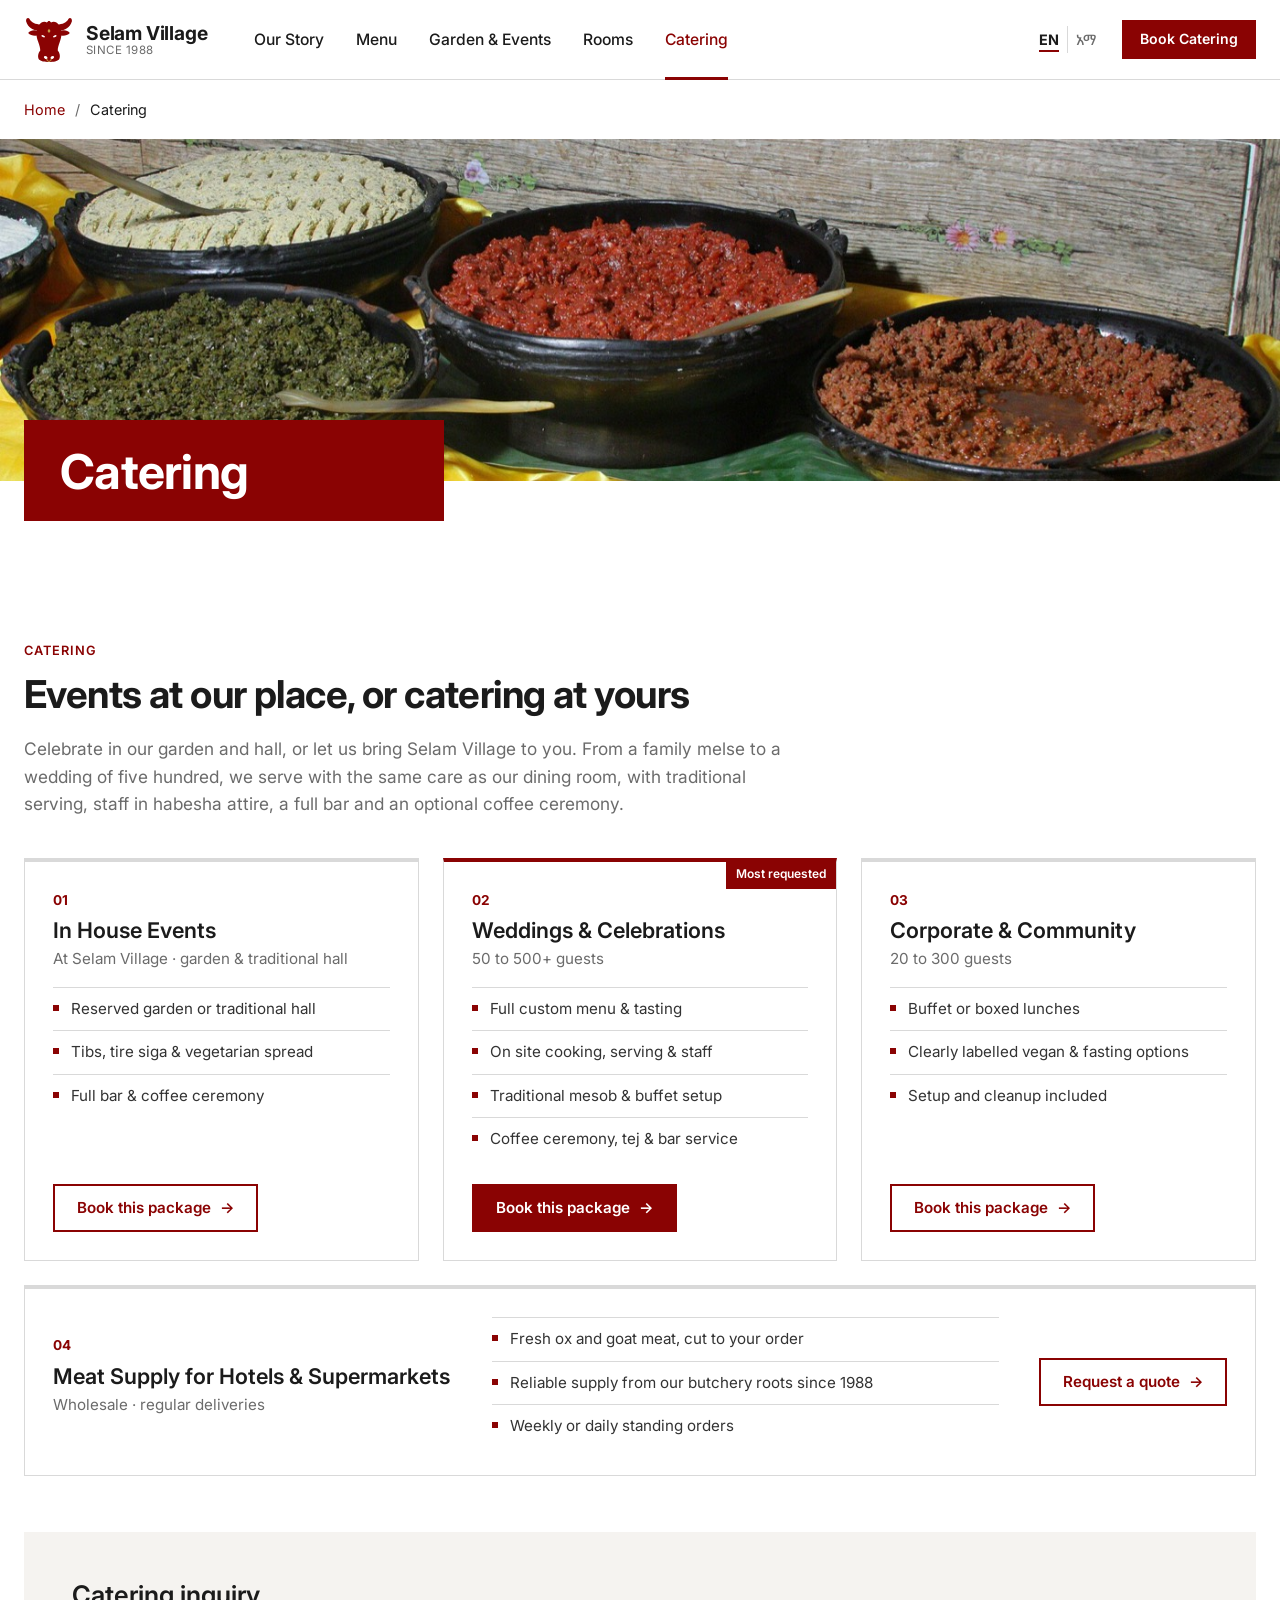
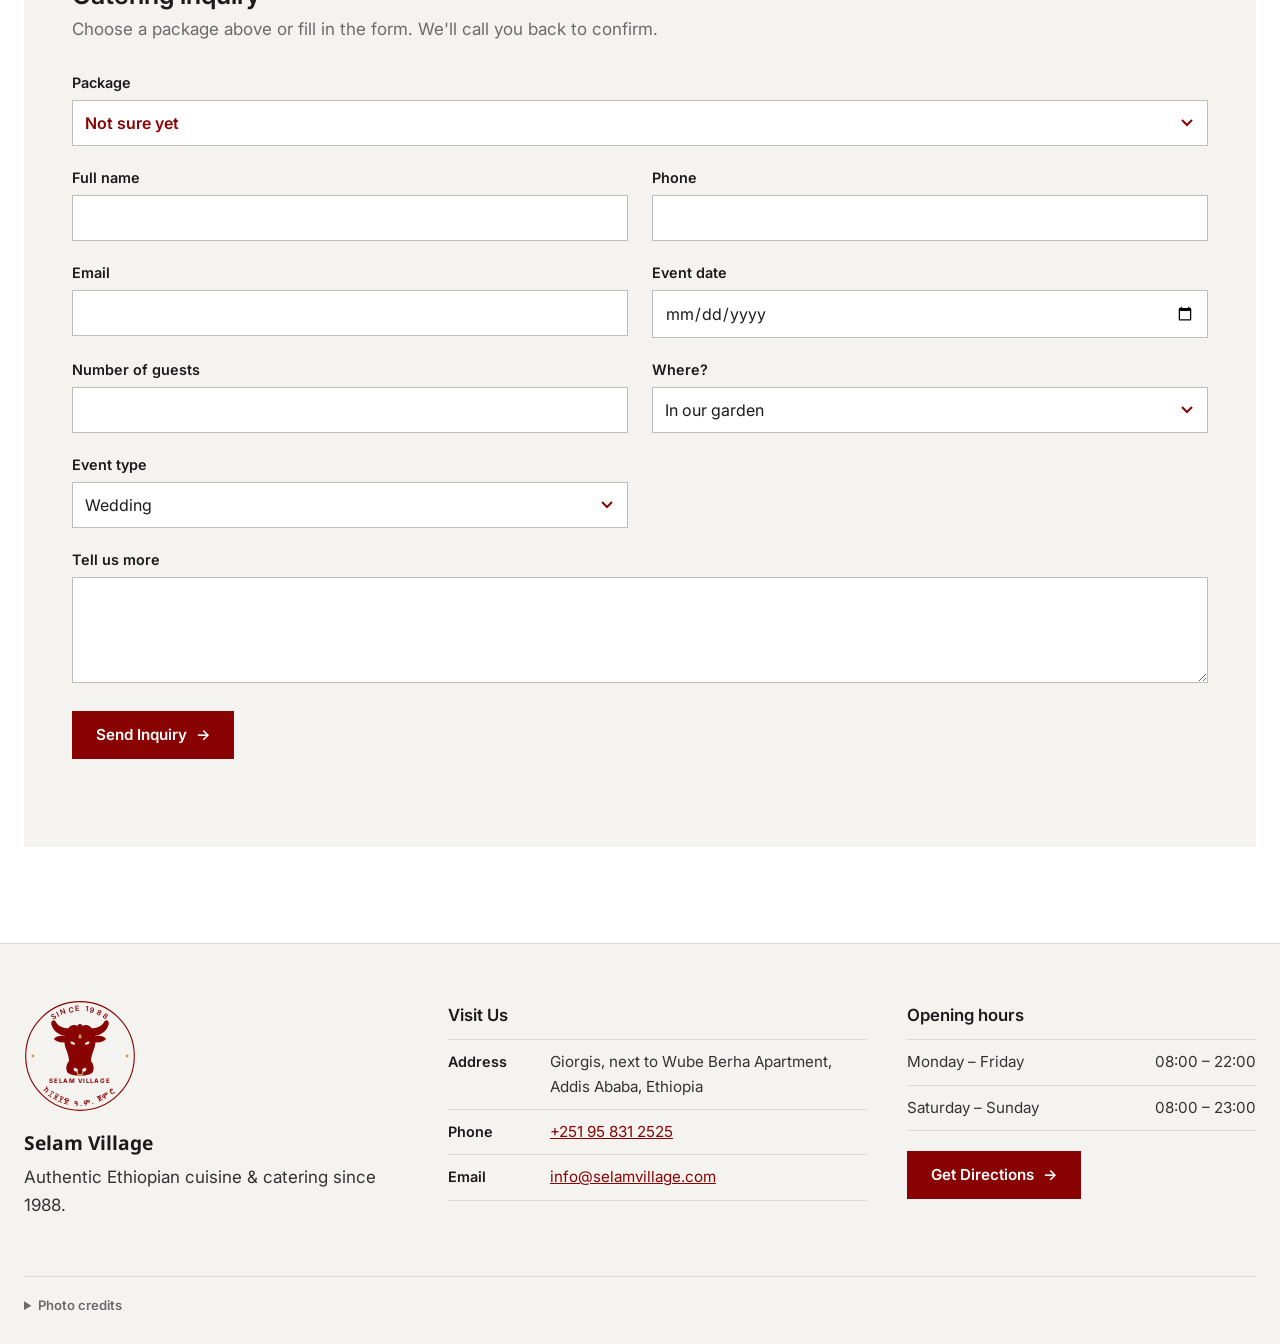
==== commit 6deddf2f: "Logo: redraw as a heavy bull head (ears, broad muzzle, narrow eyes, gold nose ring)" ====
--- a/catering.html
+++ b/catering.html
@@ -8,27 +8,29 @@
   <link rel="preconnect" href="https://fonts.googleapis.com">
   <link rel="preconnect" href="https://fonts.gstatic.com" crossorigin>
   <link href="https://fonts.googleapis.com/css2?family=Inter:wght@400;500;600;700&family=Noto+Sans+Ethiopic:wght@400;500;600;700&display=swap" rel="stylesheet">
-  <link rel="stylesheet" href="styles.css?v=202611250955">
-  <link rel="icon" href="images/logo-mark.svg?v=202611250955" type="image/svg+xml">
+  <link rel="stylesheet" href="styles.css?v=202611251000">
+  <link rel="icon" href="images/logo-mark.svg?v=202611251000" type="image/svg+xml">
 </head>
 <body class="page-catering">
 <svg width="0" height="0" style="position:absolute" aria-hidden="true">
   <defs>
     <mask id="oxHoles" maskUnits="userSpaceOnUse" x="0" y="0" width="120" height="110">
       <rect width="120" height="110" fill="#fff"/>
-      <ellipse cx="47" cy="43" rx="7" ry="5" transform="rotate(22 47 43)" fill="#000"/>
-      <ellipse cx="73" cy="43" rx="7" ry="5" transform="rotate(-22 73 43)" fill="#000"/>
-      <ellipse cx="55" cy="95" rx="2.4" ry="3.8" fill="#000"/>
-      <ellipse cx="65" cy="95" rx="2.4" ry="3.8" fill="#000"/>
-      <path d="M48 57q2 15 6 27M72 57q-2 15-6 27" stroke="#000" stroke-width="1.6" fill="none" stroke-linecap="round"/>
+      <ellipse cx="46" cy="46" rx="4.6" ry="2.3" transform="rotate(25 46 46)" fill="#000"/>
+      <ellipse cx="74" cy="46" rx="4.6" ry="2.3" transform="rotate(-25 74 46)" fill="#000"/>
+      <ellipse cx="52" cy="97" rx="4.6" ry="3.2" transform="rotate(30 52 97)" fill="#000"/>
+      <ellipse cx="68" cy="97" rx="4.6" ry="3.2" transform="rotate(-30 68 97)" fill="#000"/>
     </mask>
     <symbol id="ox" viewBox="0 0 120 110">
       <g mask="url(#oxHoles)" fill="currentColor">
-        <path d="M40 34C24 36 9 30 3 12 1 5 7 0 11 5 17 16 28 20 42 18z"/>
-        <path d="M80 34C96 36 111 30 117 12 119 5 113 0 109 5 103 16 92 20 78 18z"/>
-        <path d="M37 16C47 8 73 8 83 16C90 23 89 36 84 47C80 60 77 78 75 93C73 104 47 104 45 93C43 78 40 60 36 47C31 36 30 23 37 16Z"/>
+        <path d="M38 32C24 33 10 27 5 10C4 3 10 0 13 4C18 14 27 17 41 18Z"/>
+        <path d="M82 32C96 33 110 27 115 10C116 3 110 0 107 4C102 14 93 17 79 18Z"/>
+        <path d="M37 35C27 30 16 31 10 38C16 45 27 46 37 43Z"/>
+        <path d="M83 35C93 30 104 31 110 38C104 45 93 46 83 43Z"/>
+        <path d="M35 22C39 11 50 9 55 13C58 8 62 8 65 13C70 9 81 11 85 22C92 33 91 47 86 59C83 68 81 74 81 80C86 86 88 95 84 102C77 110 43 110 36 102C32 95 34 86 39 80C39 74 37 68 34 59C29 47 28 33 35 22Z"/>
       </g>
-      <path d="M60 21l4.5 6.5L60 34l-4.5-6.5z" fill="#c9a14a"/>
+      <path d="M60 28l3.6 5.2L60 38.4l-3.6-5.2z" fill="#c9a14a"/>
+      <path d="M54.5 101a5.5 5.5 0 0 0 11 0" fill="none" stroke="#c9a14a" stroke-width="2.4" stroke-linecap="round"/>
     </symbol>
   </defs>
 </svg>
@@ -238,7 +240,7 @@
   </div>
 </footer>
 
-<script src="i18n.js?v=202611250955"></script>
-<script src="script.js?v=202611250955"></script>
+<script src="i18n.js?v=202611251000"></script>
+<script src="script.js?v=202611251000"></script>
 </body>
 </html>
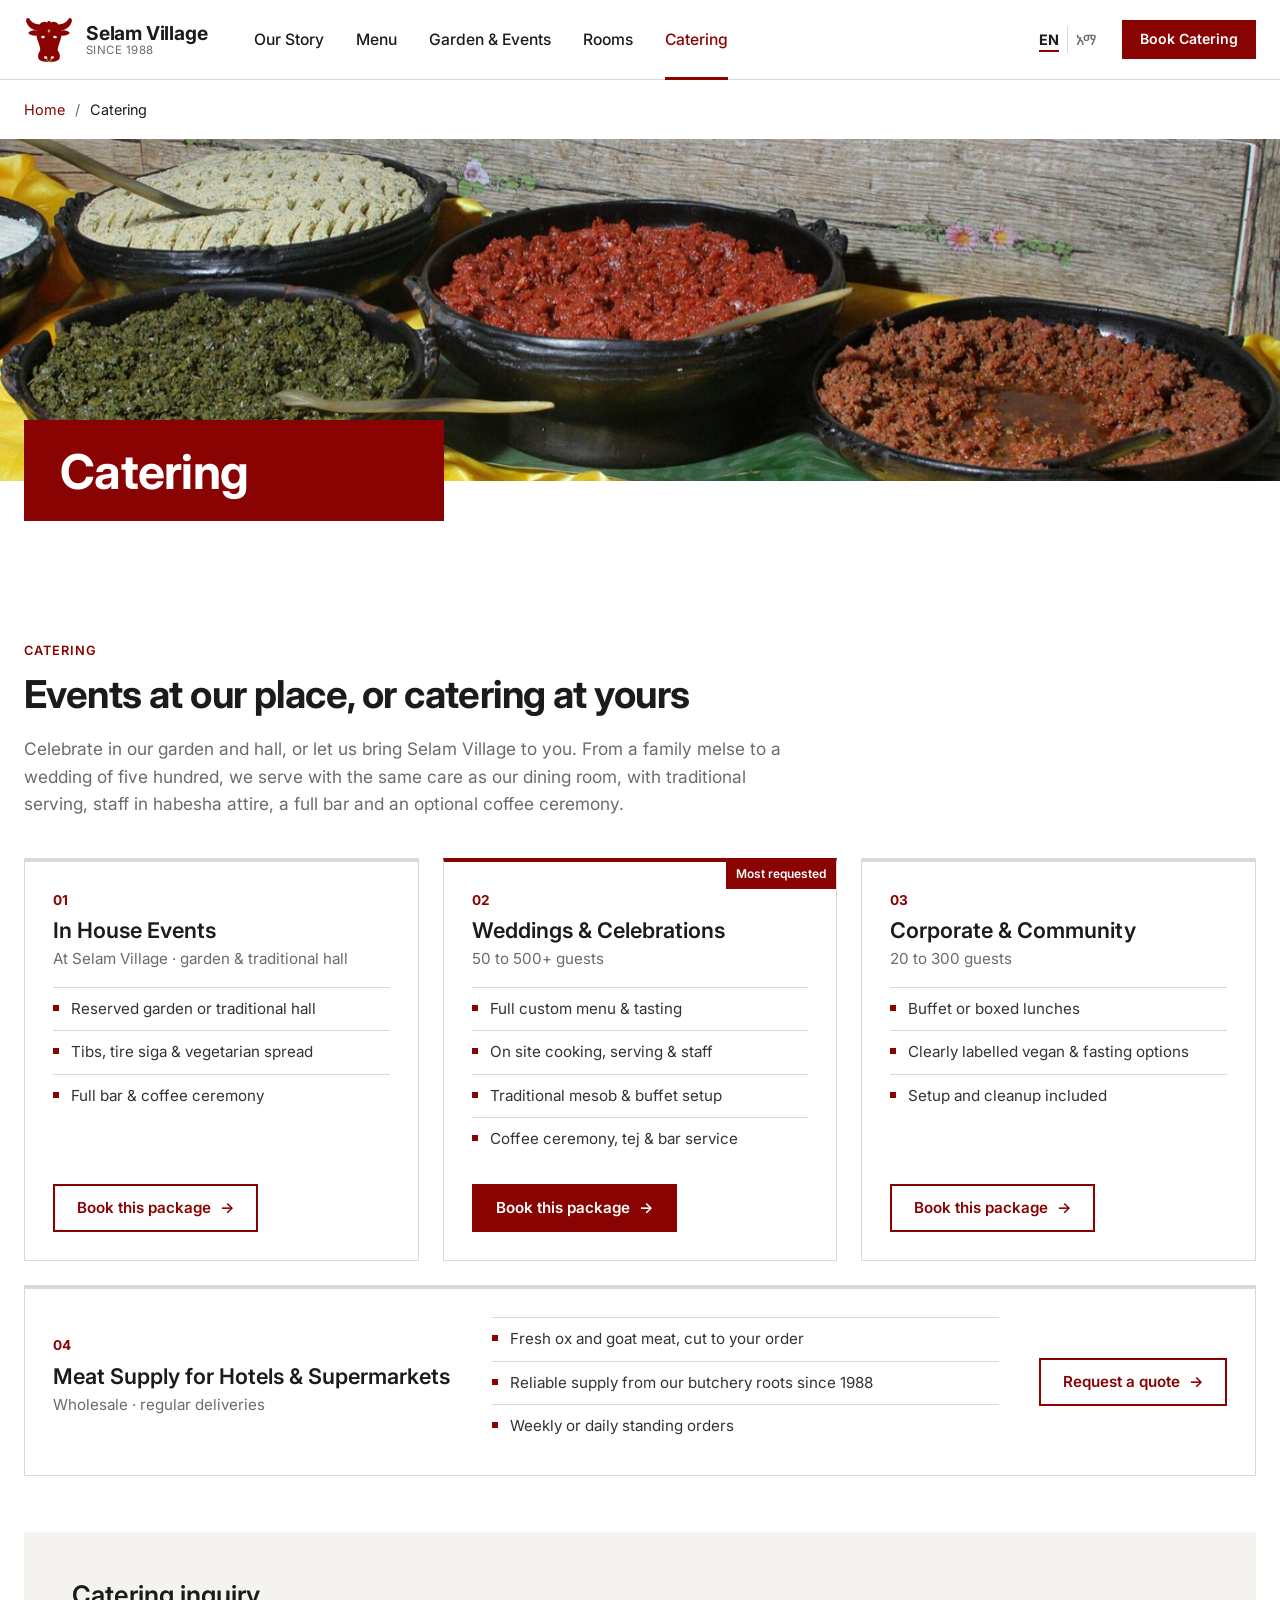
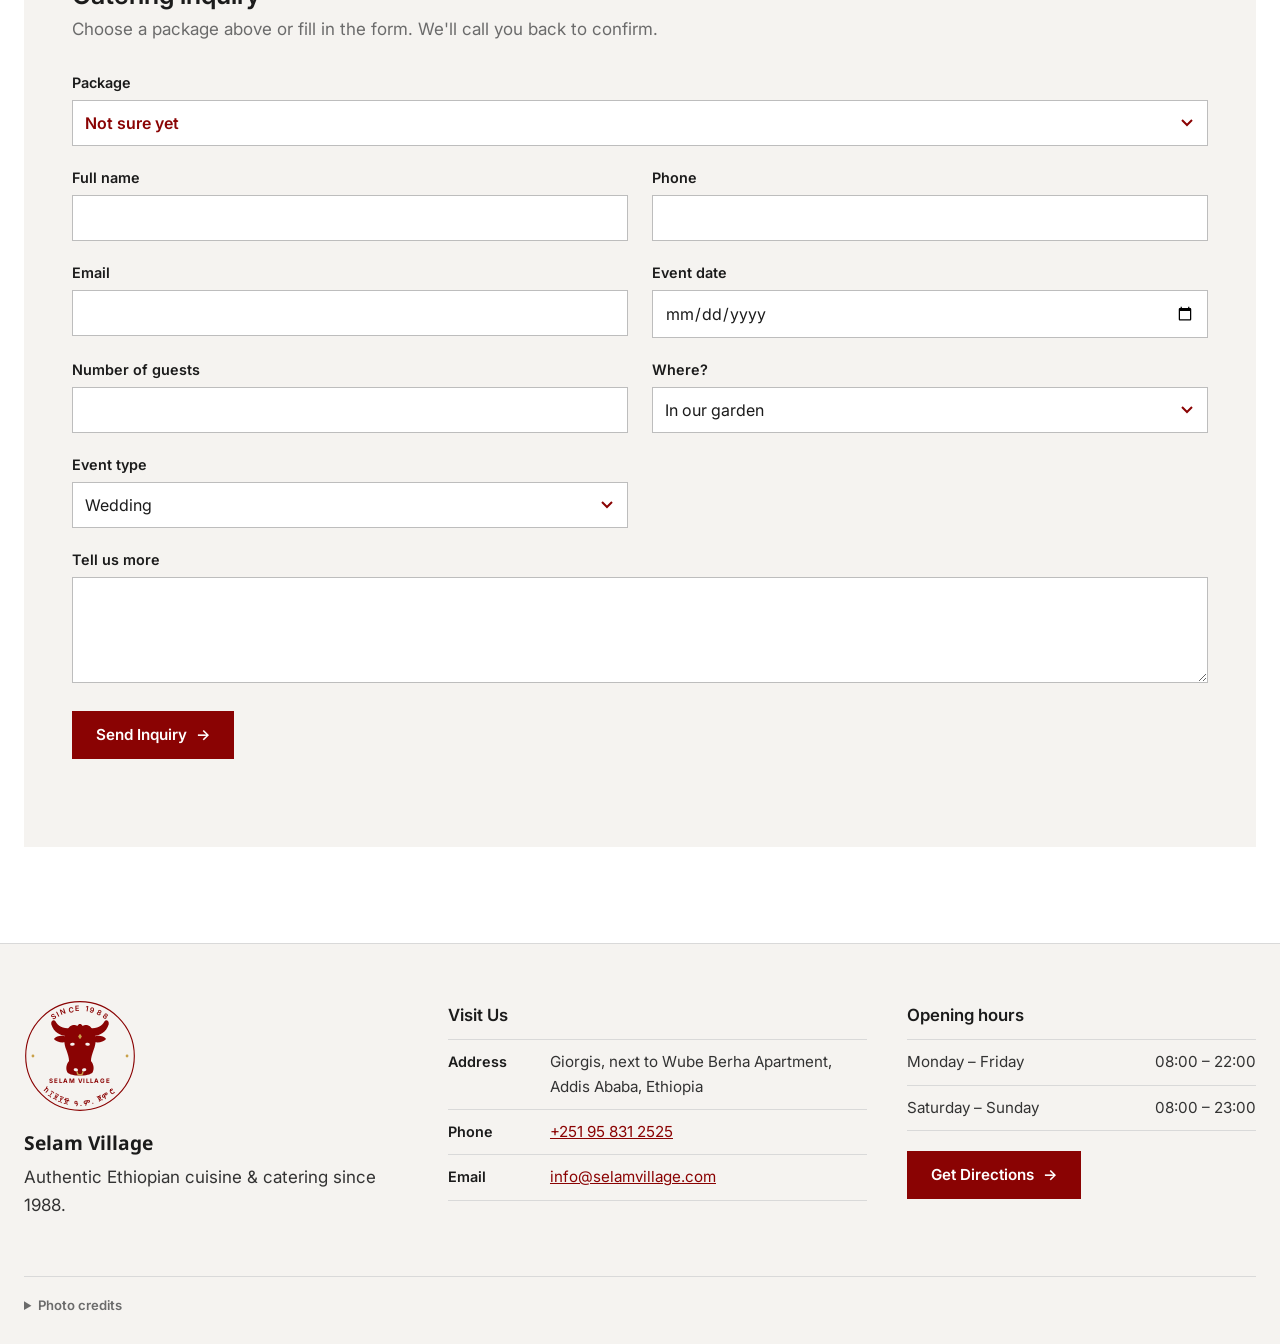
==== commit 918f39a8: "Logo: calm bull (level eyes, relaxed nostrils)" ====
--- a/catering.html
+++ b/catering.html
@@ -8,18 +8,18 @@
   <link rel="preconnect" href="https://fonts.googleapis.com">
   <link rel="preconnect" href="https://fonts.gstatic.com" crossorigin>
   <link href="https://fonts.googleapis.com/css2?family=Inter:wght@400;500;600;700&family=Noto+Sans+Ethiopic:wght@400;500;600;700&display=swap" rel="stylesheet">
-  <link rel="stylesheet" href="styles.css?v=202611251000">
-  <link rel="icon" href="images/logo-mark.svg?v=202611251000" type="image/svg+xml">
+  <link rel="stylesheet" href="styles.css?v=202611251005">
+  <link rel="icon" href="images/logo-mark.svg?v=202611251005" type="image/svg+xml">
 </head>
 <body class="page-catering">
 <svg width="0" height="0" style="position:absolute" aria-hidden="true">
   <defs>
     <mask id="oxHoles" maskUnits="userSpaceOnUse" x="0" y="0" width="120" height="110">
       <rect width="120" height="110" fill="#fff"/>
-      <ellipse cx="46" cy="46" rx="4.6" ry="2.3" transform="rotate(25 46 46)" fill="#000"/>
-      <ellipse cx="74" cy="46" rx="4.6" ry="2.3" transform="rotate(-25 74 46)" fill="#000"/>
-      <ellipse cx="52" cy="97" rx="4.6" ry="3.2" transform="rotate(30 52 97)" fill="#000"/>
-      <ellipse cx="68" cy="97" rx="4.6" ry="3.2" transform="rotate(-30 68 97)" fill="#000"/>
+      <ellipse cx="45.5" cy="48" rx="4.4" ry="3" transform="rotate(-6 45.5 48)" fill="#000"/>
+      <ellipse cx="74.5" cy="48" rx="4.4" ry="3" transform="rotate(6 74.5 48)" fill="#000"/>
+      <ellipse cx="52" cy="97" rx="4.2" ry="3" transform="rotate(15 52 97)" fill="#000"/>
+      <ellipse cx="68" cy="97" rx="4.2" ry="3" transform="rotate(-15 68 97)" fill="#000"/>
     </mask>
     <symbol id="ox" viewBox="0 0 120 110">
       <g mask="url(#oxHoles)" fill="currentColor">
@@ -240,7 +240,7 @@
   </div>
 </footer>
 
-<script src="i18n.js?v=202611251000"></script>
-<script src="script.js?v=202611251000"></script>
+<script src="i18n.js?v=202611251005"></script>
+<script src="script.js?v=202611251005"></script>
 </body>
 </html>
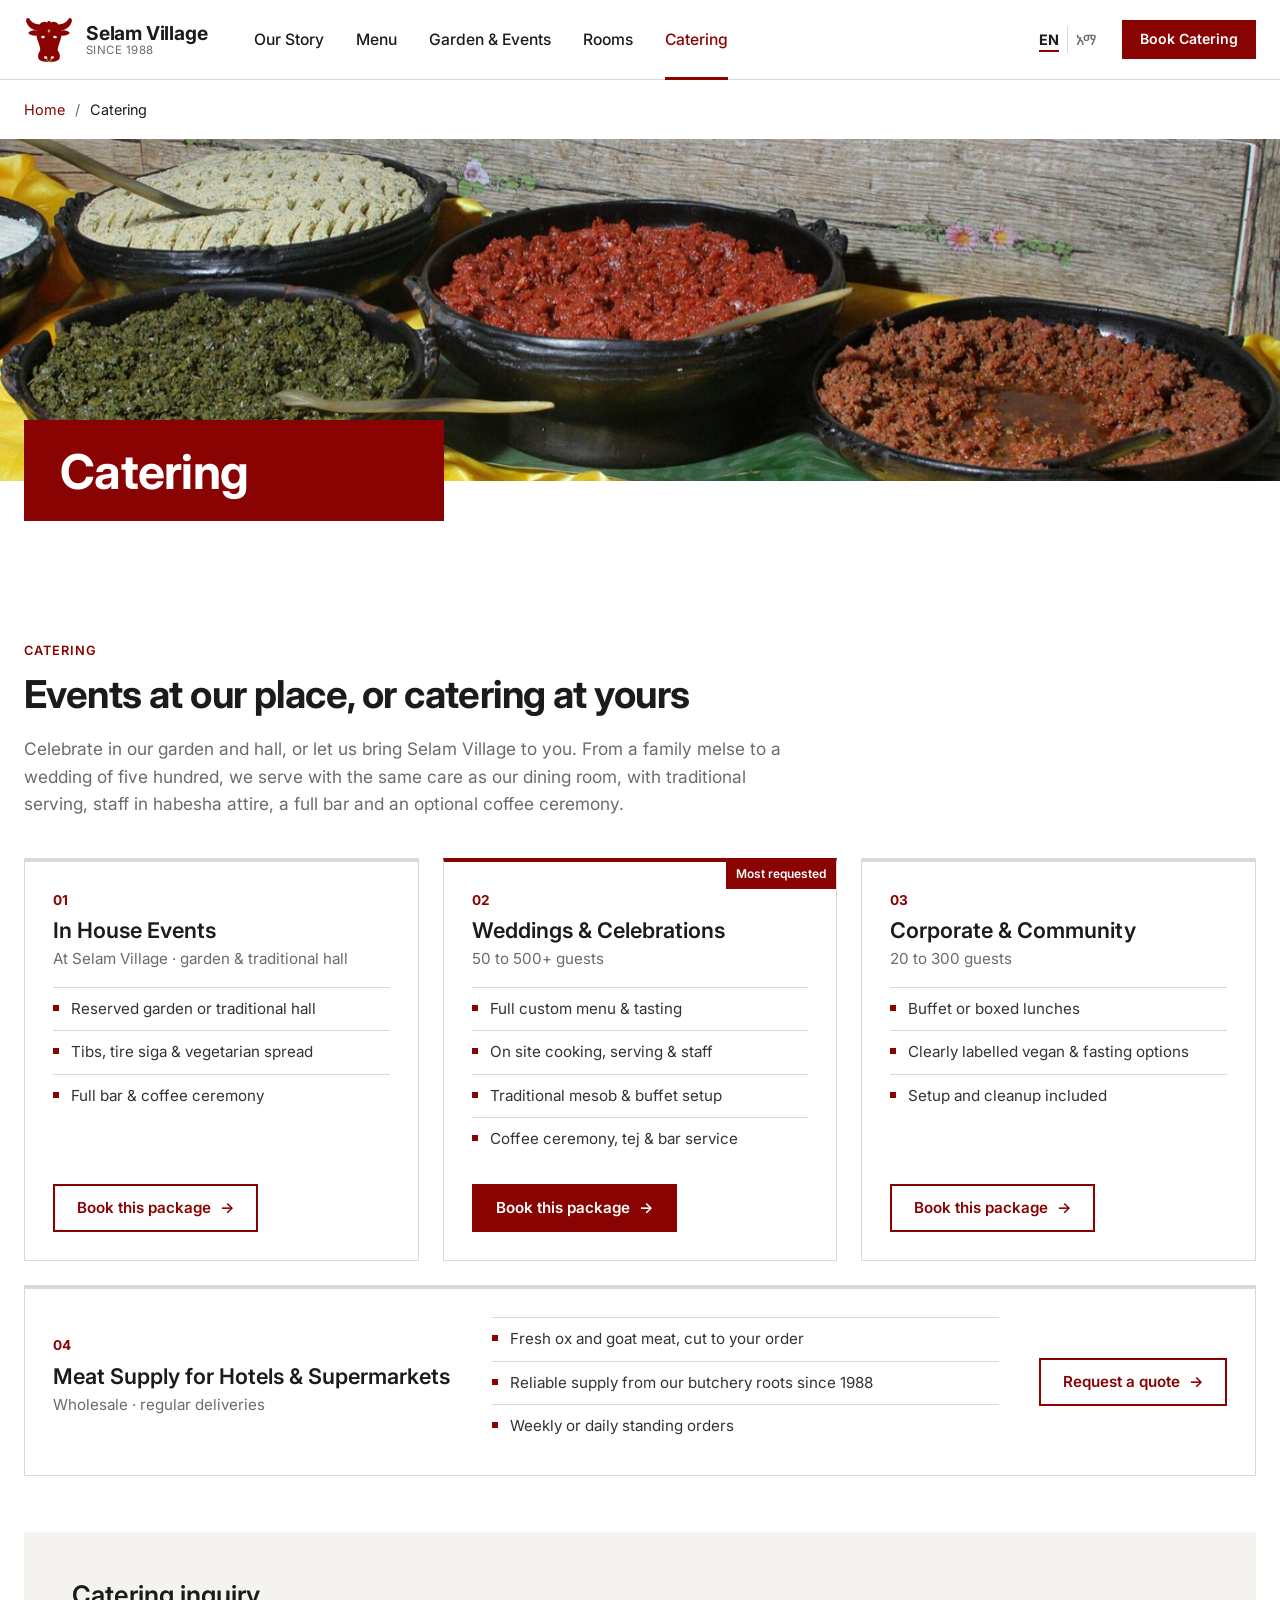
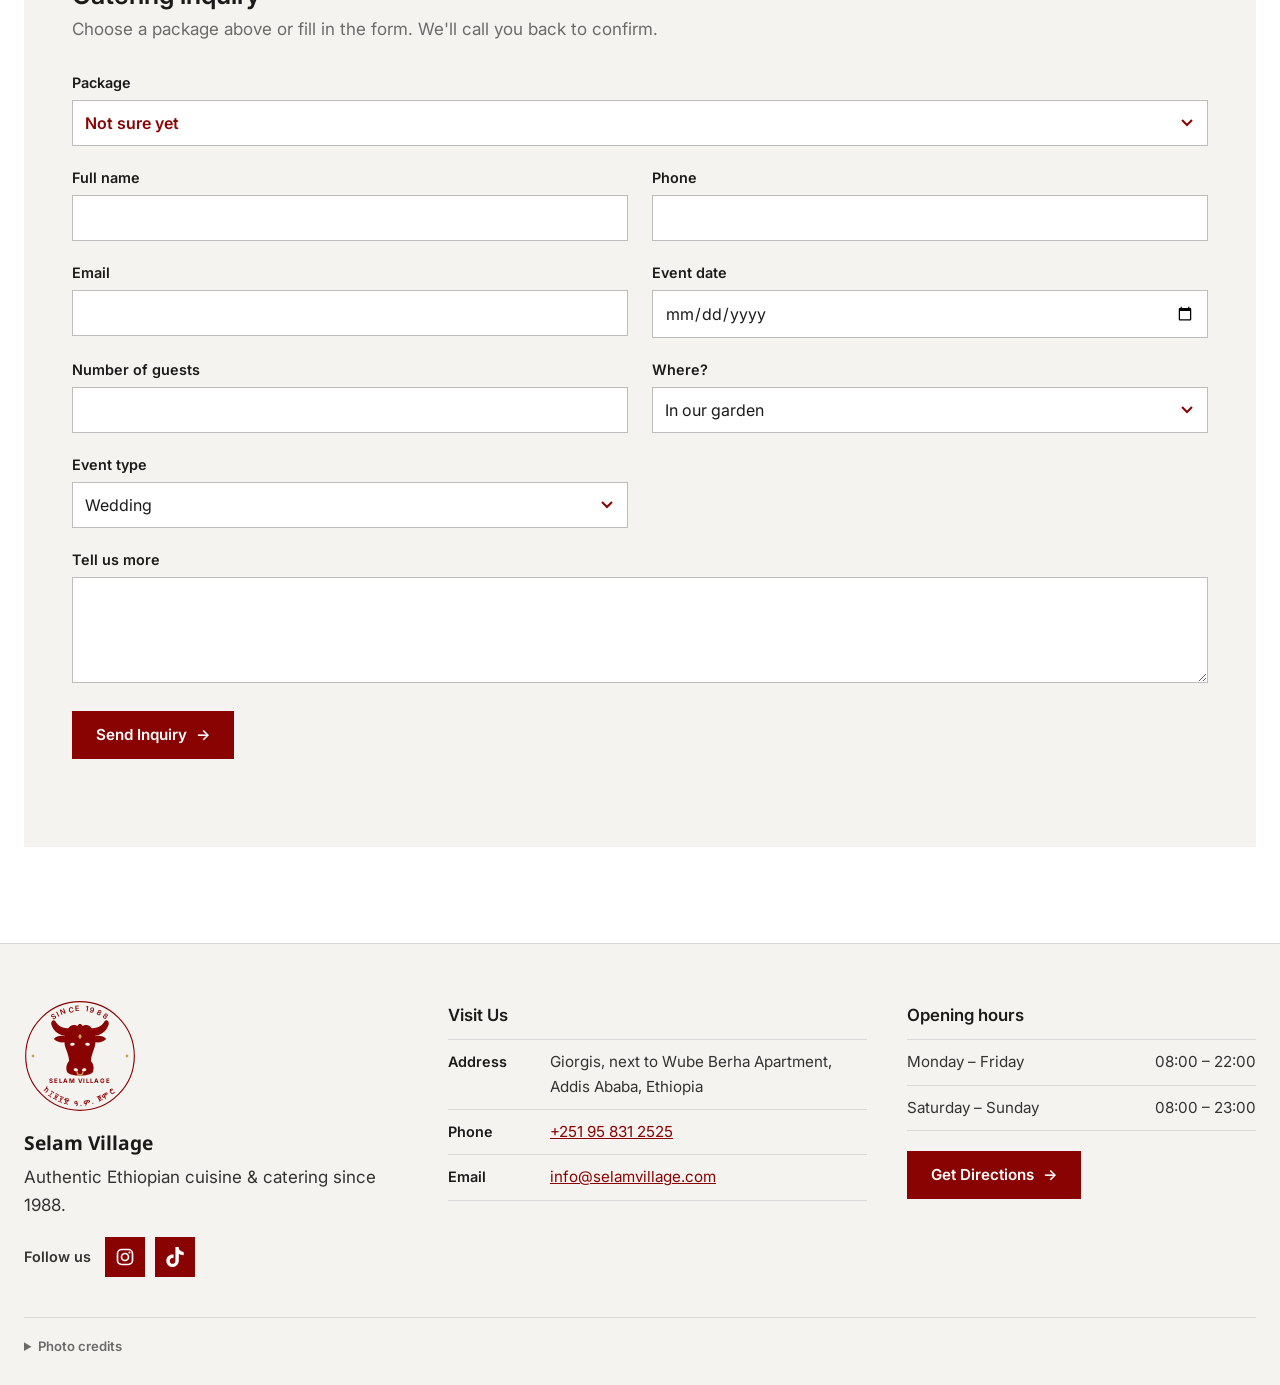
==== commit 6e93b5f2: "Footer: Instagram and TikTok links" ====
--- a/catering.html
+++ b/catering.html
@@ -8,8 +8,8 @@
   <link rel="preconnect" href="https://fonts.googleapis.com">
   <link rel="preconnect" href="https://fonts.gstatic.com" crossorigin>
   <link href="https://fonts.googleapis.com/css2?family=Inter:wght@400;500;600;700&family=Noto+Sans+Ethiopic:wght@400;500;600;700&display=swap" rel="stylesheet">
-  <link rel="stylesheet" href="styles.css?v=202611251005">
-  <link rel="icon" href="images/logo-mark.svg?v=202611251005" type="image/svg+xml">
+  <link rel="stylesheet" href="styles.css?v=202611251130">
+  <link rel="icon" href="images/logo-mark.svg?v=202611251130" type="image/svg+xml">
 </head>
 <body class="page-catering">
 <svg width="0" height="0" style="position:absolute" aria-hidden="true">
@@ -196,6 +196,11 @@
       </svg>
       <p class="footer-name"><span class="lang-en">Selam Village</span><span class="lang-am">ሰላም ቪሌጅ</span></p>
       <p data-i18n="footer.tag">Authentic Ethiopian cuisine & catering since 1988.</p>
+      <div class="social">
+        <span class="social-label" data-i18n="footer.follow">Follow us</span>
+        <a href="https://www.instagram.com/selamvillage" target="_blank" rel="noopener" aria-label="Instagram"><svg viewBox="0 0 24 24" aria-hidden="true"><rect x="3" y="3" width="18" height="18" rx="5" fill="none" stroke="currentColor" stroke-width="2"/><circle cx="12" cy="12" r="4.2" fill="none" stroke="currentColor" stroke-width="2"/><circle cx="17.4" cy="6.6" r="1.3" fill="currentColor"/></svg></a>
+        <a href="https://www.tiktok.com/@selam_village01" target="_blank" rel="noopener" aria-label="TikTok"><svg viewBox="0 0 24 24" aria-hidden="true"><path fill="currentColor" d="M12.53.02c1.31-.02 2.61-.01 3.91-.02.08 1.53.63 3.09 1.75 4.17 1.12 1.11 2.7 1.62 4.24 1.79v4.03c-1.44-.05-2.89-.35-4.2-.97-.57-.26-1.1-.59-1.62-.93-.01 2.92.01 5.84-.02 8.75-.08 1.4-.54 2.79-1.35 3.94-1.31 1.92-3.58 3.17-5.91 3.21-1.43.08-2.86-.31-4.08-1.03-2.02-1.19-3.44-3.37-3.65-5.71-.02-.5-.03-1-.01-1.49.18-1.9 1.12-3.72 2.58-4.96 1.66-1.44 3.98-2.13 6.15-1.72.02 1.48-.04 2.96-.04 4.44-.99-.32-2.15-.23-3.02.37-.63.41-1.11 1.04-1.36 1.75-.21.51-.15 1.07-.14 1.61.24 1.64 1.82 3.02 3.5 2.87 1.12-.01 2.19-.66 2.77-1.61.19-.33.4-.67.41-1.06.1-1.79.06-3.57.07-5.36.01-4.03-.01-8.05.02-12.07z"/></svg></a>
+      </div>
     </div>
     <div class="footer-col footer-visit">
       <h3 data-i18n="contact.eyebrow">Visit Us</h3>
@@ -240,7 +245,7 @@
   </div>
 </footer>
 
-<script src="i18n.js?v=202611251005"></script>
-<script src="script.js?v=202611251005"></script>
+<script src="i18n.js?v=202611251130"></script>
+<script src="script.js?v=202611251130"></script>
 </body>
 </html>
--- a/styles.css
+++ b/styles.css
@@ -418,3 +418,10 @@
 /* Spam trap: invisible to people, bots fill it in */
 .hp { position: absolute !important; left: -9999px !important; width: 1px; height: 1px; opacity: 0; }
 .inquiry .btn[disabled] { opacity: .6; cursor: wait; }
+/* Social links */
+.social { display: flex; align-items: center; gap: 10px; margin-top: 18px; }
+.social-label { font-size: .9rem; font-weight: 600; margin-right: 4px; }
+.social a { display: inline-flex; align-items: center; justify-content: center; width: 40px; height: 40px;
+  background: var(--accent); color: #fff; transition: background .2s; }
+.social a:hover, .social a:focus-visible { background: var(--accent-2); }
+.social svg { width: 20px; height: 20px; }
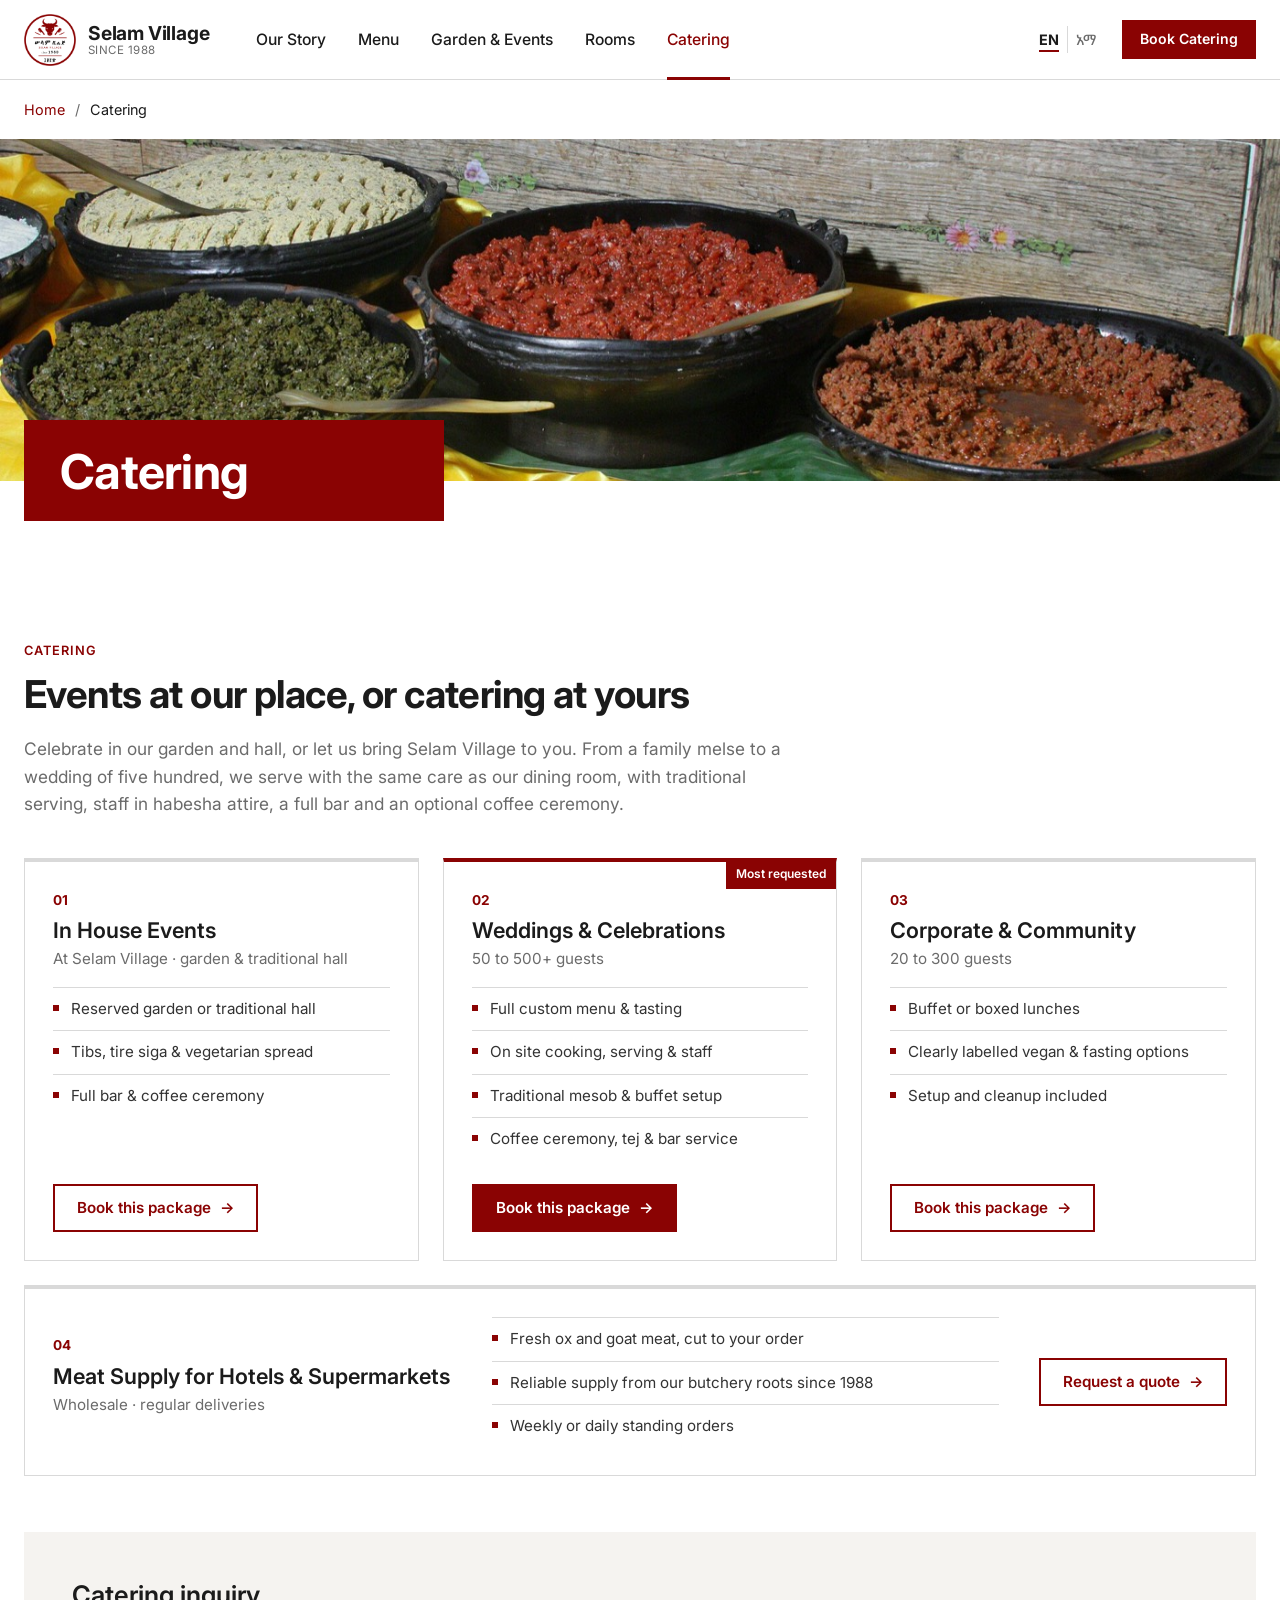
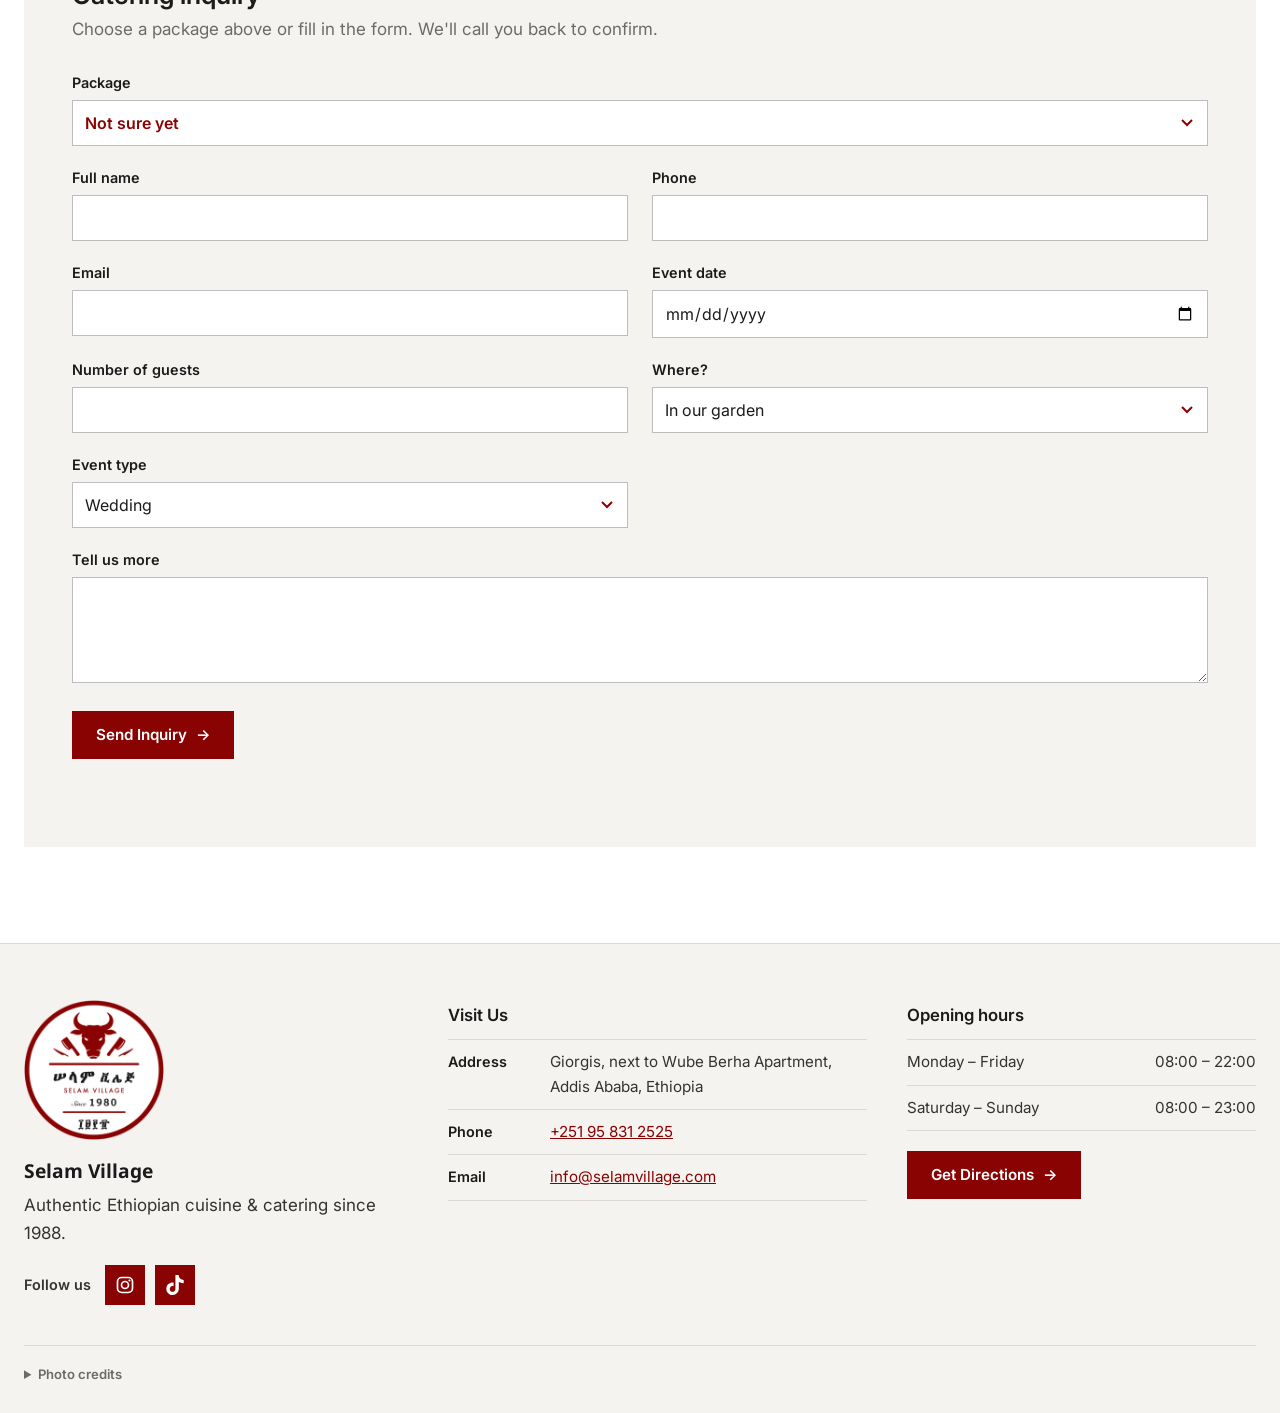
==== commit 11c0abc6: "updated logo" ====
--- a/catering.html
+++ b/catering.html
@@ -8,37 +8,16 @@
   <link rel="preconnect" href="https://fonts.googleapis.com">
   <link rel="preconnect" href="https://fonts.gstatic.com" crossorigin>
   <link href="https://fonts.googleapis.com/css2?family=Inter:wght@400;500;600;700&family=Noto+Sans+Ethiopic:wght@400;500;600;700&display=swap" rel="stylesheet">
-  <link rel="stylesheet" href="styles.css?v=202611251130">
-  <link rel="icon" href="images/logo-mark.svg?v=202611251130" type="image/svg+xml">
+  <link rel="stylesheet" href="styles.css?v=202611251200">
+  <link rel="icon" href="images/favicon.png?v=202611262330" type="image/png">
+  <link rel="apple-touch-icon" href="images/apple-touch-icon.png?v=202611262330">
 </head>
 <body class="page-catering">
-<svg width="0" height="0" style="position:absolute" aria-hidden="true">
-  <defs>
-    <mask id="oxHoles" maskUnits="userSpaceOnUse" x="0" y="0" width="120" height="110">
-      <rect width="120" height="110" fill="#fff"/>
-      <ellipse cx="45.5" cy="48" rx="4.4" ry="3" transform="rotate(-6 45.5 48)" fill="#000"/>
-      <ellipse cx="74.5" cy="48" rx="4.4" ry="3" transform="rotate(6 74.5 48)" fill="#000"/>
-      <ellipse cx="52" cy="97" rx="4.2" ry="3" transform="rotate(15 52 97)" fill="#000"/>
-      <ellipse cx="68" cy="97" rx="4.2" ry="3" transform="rotate(-15 68 97)" fill="#000"/>
-    </mask>
-    <symbol id="ox" viewBox="0 0 120 110">
-      <g mask="url(#oxHoles)" fill="currentColor">
-        <path d="M38 32C24 33 10 27 5 10C4 3 10 0 13 4C18 14 27 17 41 18Z"/>
-        <path d="M82 32C96 33 110 27 115 10C116 3 110 0 107 4C102 14 93 17 79 18Z"/>
-        <path d="M37 35C27 30 16 31 10 38C16 45 27 46 37 43Z"/>
-        <path d="M83 35C93 30 104 31 110 38C104 45 93 46 83 43Z"/>
-        <path d="M35 22C39 11 50 9 55 13C58 8 62 8 65 13C70 9 81 11 85 22C92 33 91 47 86 59C83 68 81 74 81 80C86 86 88 95 84 102C77 110 43 110 36 102C32 95 34 86 39 80C39 74 37 68 34 59C29 47 28 33 35 22Z"/>
-      </g>
-      <path d="M60 28l3.6 5.2L60 38.4l-3.6-5.2z" fill="#c9a14a"/>
-      <path d="M54.5 101a5.5 5.5 0 0 0 11 0" fill="none" stroke="#c9a14a" stroke-width="2.4" stroke-linecap="round"/>
-    </symbol>
-  </defs>
-</svg>
 
 <!-- ============ NAV ============ -->
 <header class="nav" id="nav">
   <a href="index.html" class="brand">
-    <svg class="brand-skull" aria-hidden="true"><use href="#ox"/></svg>
+    <img class="brand-logo" src="images/logo.png?v=202611262330" alt="" width="52" height="52">
     <span class="brand-text">
       <span class="brand-name"><span class="lang-en">Selam Village</span><span class="lang-am">ሰላም ቪሌጅ</span></span>
       <span class="brand-sub"><span class="lang-en">Since 1988</span><span class="lang-am">ከ፲፱፻፹ ዓ.ም. ጀምሮ</span></span>
@@ -147,7 +126,7 @@
         </label>
         <label><span data-i18n="form.name">Full name</span><input name="name" required autocomplete="name"></label>
         <label><span data-i18n="form.phone">Phone</span><input name="phone" type="tel" required autocomplete="tel"></label>
-        <label><span data-i18n="form.email">Email</span><input name="email" type="email" autocomplete="email"></label>
+        <label><span data-i18n="form.email">Email</span><input name="email" type="email" required autocomplete="email"></label>
         <label><span data-i18n="form.date">Event date</span><input name="date" type="date" required></label>
         <label><span data-i18n="form.guests">Number of guests</span><input name="guests" type="number" min="1" required></label>
         <label><span data-i18n="form.where">Where?</span>
@@ -182,18 +161,7 @@
 <footer class="footer">
   <div class="container footer-inner">
     <div class="footer-brand">
-      <svg class="footer-emblem" viewBox="0 0 200 200" role="img" aria-label="Selam Village, since 1988 · ከ፲፱፻፹ ዓ.ም. ጀምሮ">
-        <defs>
-          <path id="footer-emblem-top" d="M20,100 A80,80 0 0,1 180,100"/>
-          <path id="footer-emblem-bot" d="M11,100 A89,89 0 0,0 189,100"/>
-        </defs>
-        <circle cx="100" cy="100" r="97" fill="none" stroke="currentColor" stroke-width="2"/>
-        <text class="emb-t"><textPath href="#footer-emblem-top" startOffset="50%" text-anchor="middle">SINCE 1988</textPath></text>
-        <text class="emb-t emb-am"><textPath href="#footer-emblem-bot" startOffset="50%" text-anchor="middle">ከ፲፱፻፹ ዓ.ም. ጀምሮ</textPath></text>
-        <circle cx="16" cy="100" r="2.5" fill="#c9a14a"/><circle cx="184" cy="100" r="2.5" fill="#c9a14a"/>
-        <use href="#ox" x="44" y="34" width="112" height="103"/>
-        <text class="emb-name" x="100" y="149" text-anchor="middle">SELAM VILLAGE</text>
-      </svg>
+      <img class="footer-emblem" src="images/logo.png?v=202611262330" alt="Selam Village logo · ሰላም ቪሌጅ, since 1988" width="140" height="140">
       <p class="footer-name"><span class="lang-en">Selam Village</span><span class="lang-am">ሰላም ቪሌጅ</span></p>
       <p data-i18n="footer.tag">Authentic Ethiopian cuisine & catering since 1988.</p>
       <div class="social">
@@ -245,7 +213,7 @@
   </div>
 </footer>
 
-<script src="i18n.js?v=202611251130"></script>
-<script src="script.js?v=202611251130"></script>
+<script src="i18n.js?v=202611251200"></script>
+<script src="script.js?v=202611251200"></script>
 </body>
 </html>
--- a/styles.css
+++ b/styles.css
@@ -68,7 +68,7 @@
   background: var(--white); border-bottom: 1px solid var(--line);
 }
 .brand { display: flex; align-items: center; gap: 12px; text-decoration: none; color: var(--ink); flex-shrink: 0; }
-.brand-skull { width: 50px; height: 46px; color: var(--accent); }
+.brand-logo { width: 52px; height: 52px; }
 .brand-text { display: flex; flex-direction: column; line-height: 1.15; white-space: nowrap; }
 .brand-name { font-weight: 700; font-size: 1.2rem; letter-spacing: -0.01em; }
 .brand-sub { font-size: .72rem; color: var(--muted); letter-spacing: .04em; text-transform: uppercase; }
@@ -270,9 +270,7 @@
 /* ---------- Footer ---------- */
 .footer { background: var(--band); border-top: 1px solid var(--line); color: var(--text); }
 .footer-inner { display: grid; grid-template-columns: 1fr 1fr; gap: 32px; padding: 56px 0 28px; }
-.footer-emblem { width: 112px; height: 112px; color: var(--accent); margin-bottom: 16px; }
-.emb-t { font: 600 17px var(--font); letter-spacing: 5px; fill: currentColor; }
-.emb-am { font-family: var(--font-am); letter-spacing: 3px; }
+.footer-emblem { width: 140px; height: 140px; margin-bottom: 16px; }
 .footer-name { font-weight: 700; font-size: 1.2rem; color: var(--ink); margin-bottom: .3em; }
 .footer-name span { font-family: var(--font-am); font-weight: 500; color: var(--muted); margin-left: 6px; font-size: 1rem; }
 .footer-addr { color: var(--muted); font-size: .95rem; }
@@ -327,7 +325,7 @@
   .container { width: calc(100% - 32px); }
   .nav { height: 68px; padding: 0 16px; }
   .nav-links { top: 68px; }
-  .brand-skull { width: 40px; height: 37px; }
+  .brand-logo { width: 42px; height: 42px; }
   .brand-name { font-size: 1.05rem; }
   .brand-sub { font-size: .62rem; }
   .cards { grid-template-columns: 1fr; }
@@ -365,15 +363,11 @@
 }
 .et-date select:focus { outline: none; border-color: var(--accent); box-shadow: inset 0 0 0 1px var(--accent); }
 .et-date.invalid select { border-color: #b3261e; }
-.emb-am { font-size: 14.5px; letter-spacing: 1.5px; }
 .page-rooms .page-hero {
   background: var(--img) center / cover no-repeat,
     var(--accent-tint) url("data:image/svg+xml,%3Csvg xmlns='http://www.w3.org/2000/svg' width='96' height='64' viewBox='0 0 96 64'%3E%3Cpath d='M8 8v48M8 40h80v16M8 32h80v8M24 20h20a8 8 0 0 1 8 8v4H16v-4a8 8 0 0 1 8-8z' fill='none' stroke='%238a0303' stroke-width='3' stroke-linejoin='round'/%3E%3C/svg%3E") center / 120px no-repeat;
 }
 
-/* Emblem: name under the bull */
-.emb-name { font: 700 11px var(--font-en, "Inter"), sans-serif; letter-spacing: 1.6px; fill: currentColor; }
-.emb-t { font-size: 13px; letter-spacing: 3px; }
 /* Meat supply: full-width package */
 .pkg-wide { grid-column: 1 / -1; display: grid; grid-template-columns: 1.1fr 1.4fr auto; gap: 24px 40px; align-items: center; }
 .pkg-wide ul { margin: 0; }
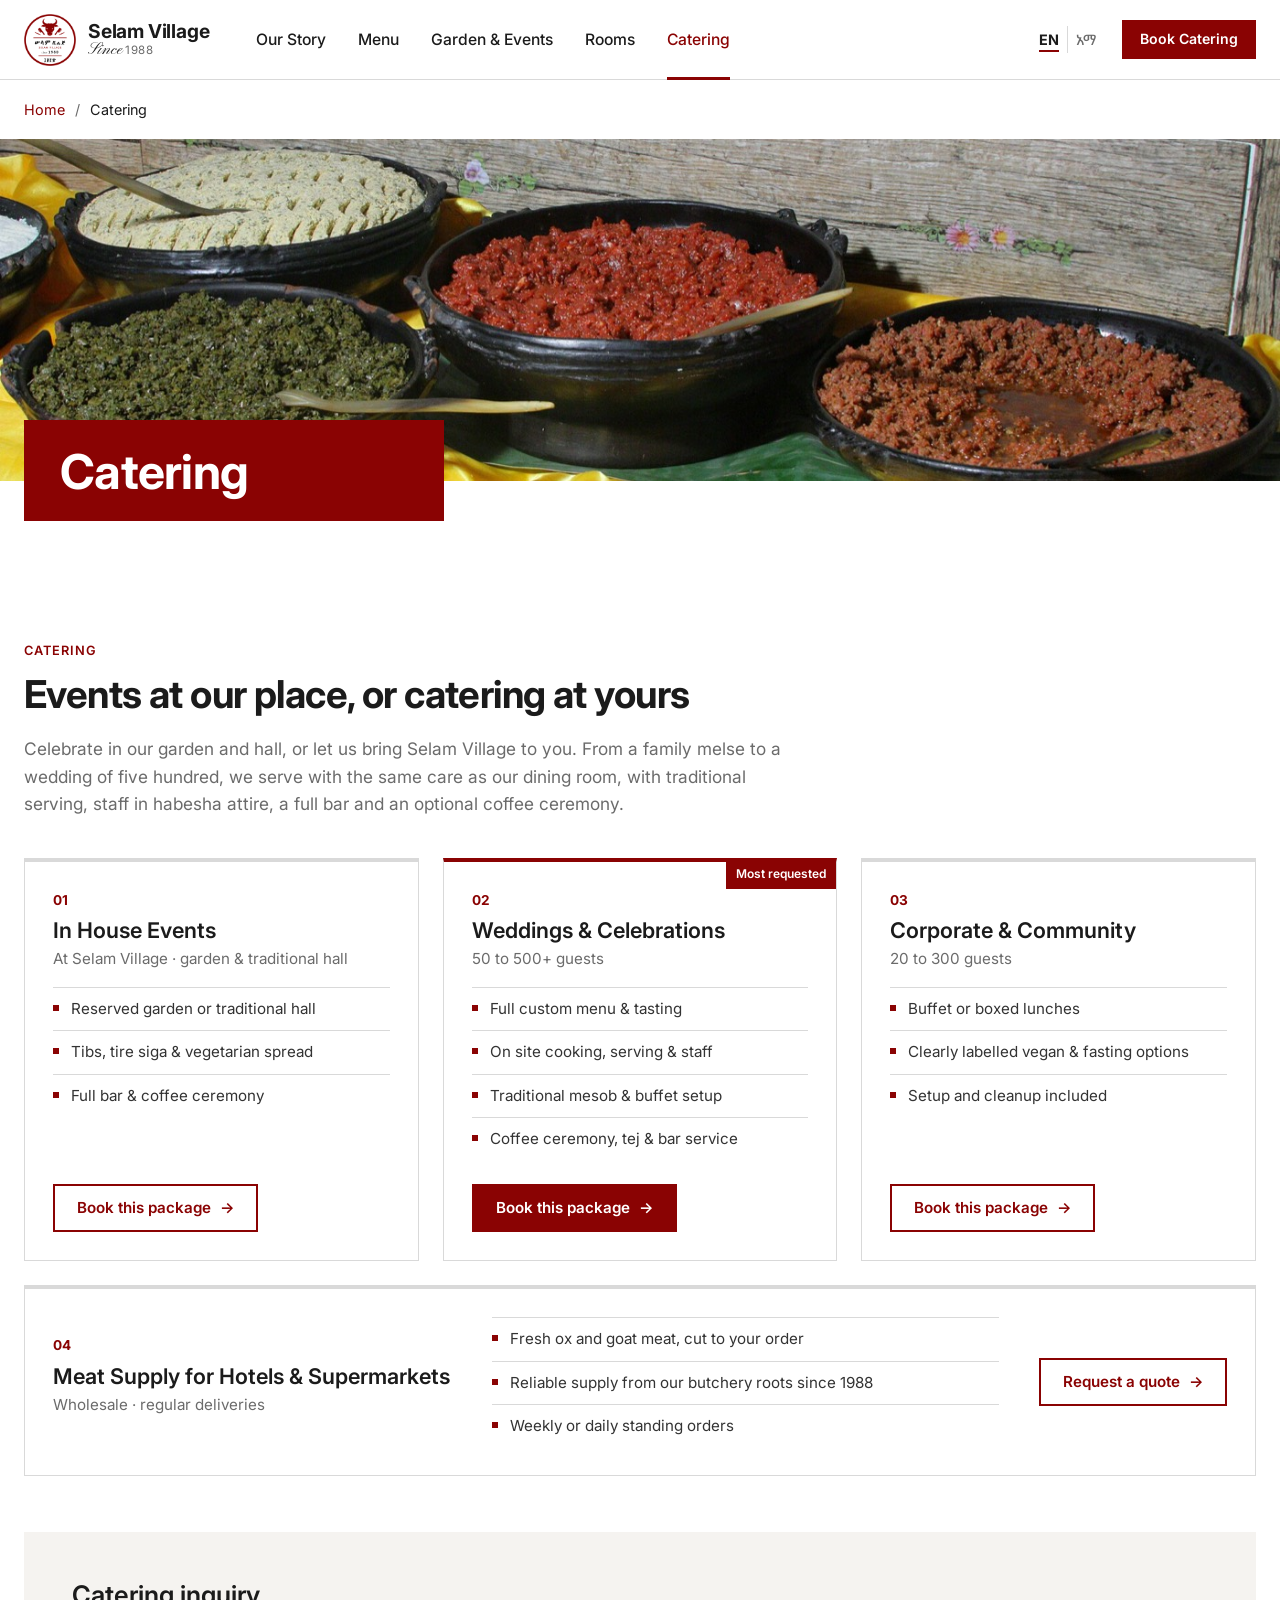
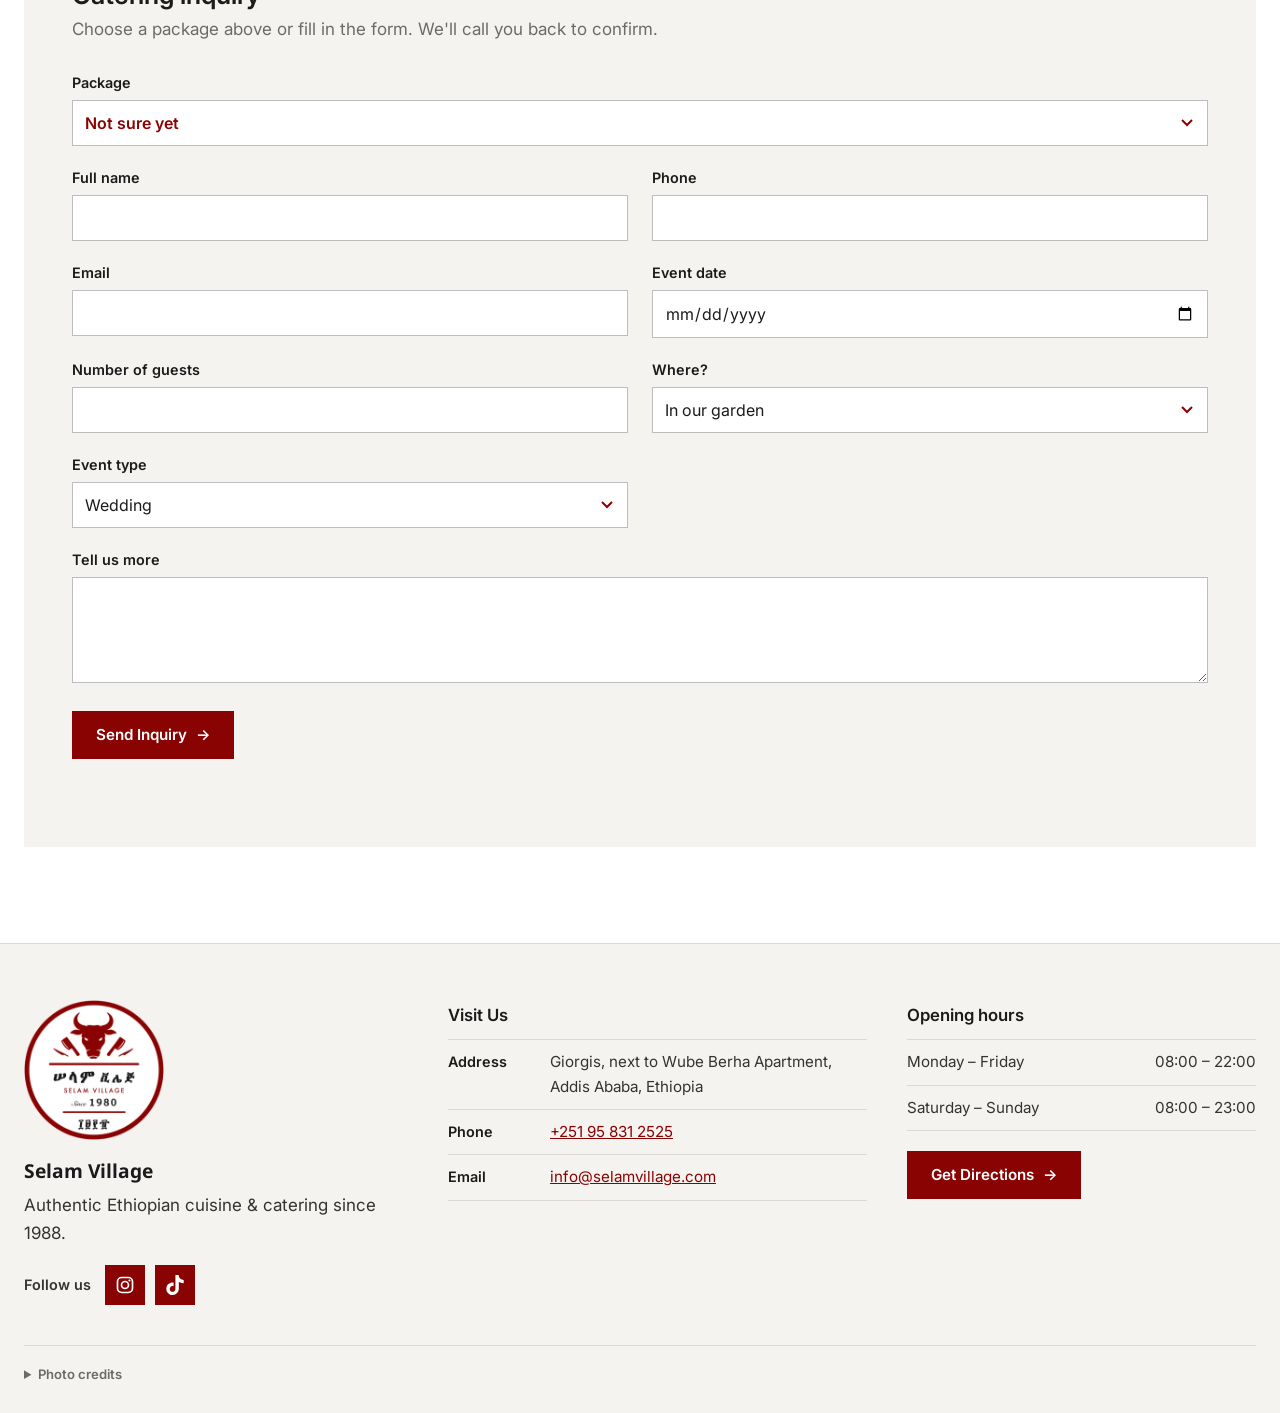
==== commit 65fce0e3: "asdjusted the fonts" ====
--- a/catering.html
+++ b/catering.html
@@ -7,7 +7,7 @@
   <meta name="description" content="Selam Village, authentic Ethiopian cuisine, dine-in and full-service catering since 1988. Tire siga, ox &amp; goat tibs, dulet, vegetarian dishes, a full bar, a big garden and in-house events in Giorgis, Addis Ababa.">
   <link rel="preconnect" href="https://fonts.googleapis.com">
   <link rel="preconnect" href="https://fonts.gstatic.com" crossorigin>
-  <link href="https://fonts.googleapis.com/css2?family=Inter:wght@400;500;600;700&family=Noto+Sans+Ethiopic:wght@400;500;600;700&display=swap" rel="stylesheet">
+  <link href="https://fonts.googleapis.com/css2?family=Inter:wght@400;500;600;700&family=Noto+Sans+Ethiopic:wght@400;500;600;700&family=Pinyon+Script&display=swap" rel="stylesheet">
   <link rel="stylesheet" href="styles.css?v=202611251200">
   <link rel="icon" href="images/favicon.png?v=202611262330" type="image/png">
   <link rel="apple-touch-icon" href="images/apple-touch-icon.png?v=202611262330">
@@ -20,7 +20,7 @@
     <img class="brand-logo" src="images/logo.png?v=202611262330" alt="" width="52" height="52">
     <span class="brand-text">
       <span class="brand-name"><span class="lang-en">Selam Village</span><span class="lang-am">ሰላም ቪሌጅ</span></span>
-      <span class="brand-sub"><span class="lang-en">Since 1988</span><span class="lang-am">ከ፲፱፻፹ ዓ.ም. ጀምሮ</span></span>
+      <span class="brand-sub"><span class="lang-en"><span class="since">Since</span> 1988</span><span class="lang-am">ከ፲፱፻፹ ዓ.ም. ጀምሮ</span></span>
     </span>
   </a>
   <nav class="nav-links" id="navLinks">
--- a/styles.css
+++ b/styles.css
@@ -72,6 +72,7 @@
 .brand-text { display: flex; flex-direction: column; line-height: 1.15; white-space: nowrap; }
 .brand-name { font-weight: 700; font-size: 1.2rem; letter-spacing: -0.01em; }
 .brand-sub { font-size: .72rem; color: var(--muted); letter-spacing: .04em; text-transform: uppercase; }
+.brand-sub .since { font-family: "Pinyon Script", "Snell Roundhand", cursive; font-size: 1.45em; text-transform: none; letter-spacing: 0; color: var(--ink); line-height: 1; }
 .am-inline { font-family: var(--font-am); text-transform: none; }
 
 .nav-links { display: flex; align-items: stretch; height: 100%; gap: 4px; margin-right: auto; }
@@ -160,7 +161,7 @@
 .timeline li { display: grid; grid-template-columns: 90px 1fr; gap: 16px; padding: 18px 0; border-top: 1px solid var(--line); }
 .t-year { font-weight: 700; color: var(--accent); }
 .t-text { color: var(--text); }
-.stats { margin-top: 64px; display: grid; grid-template-columns: repeat(4, 1fr); background: var(--band); }
+.stats { margin-top: 64px; display: grid; grid-template-columns: repeat(3, 1fr); background: var(--band); }
 .stat { padding: 32px 28px; }
 .stat + .stat { border-left: 1px solid var(--line); }
 .stat-num { display: block; font-size: clamp(2.2rem, 4vw, 3rem); font-weight: 700; color: var(--accent); line-height: 1; margin-bottom: 8px; }
@@ -313,7 +314,7 @@
   .card:nth-child(5) { grid-column: span 2; }
   .packages, .steps { grid-template-columns: 1fr; }
   .stats { grid-template-columns: 1fr 1fr; }
-  .stat:nth-child(3) { border-left: 0; }
+  .stat:nth-child(3) { border-left: 0; grid-column: 1 / -1; }
   .stat:nth-child(n+3) { border-top: 1px solid var(--line); }
   .panel-img { position: static; aspect-ratio: 16 / 9; }
   .footer-links { justify-content: start; }
